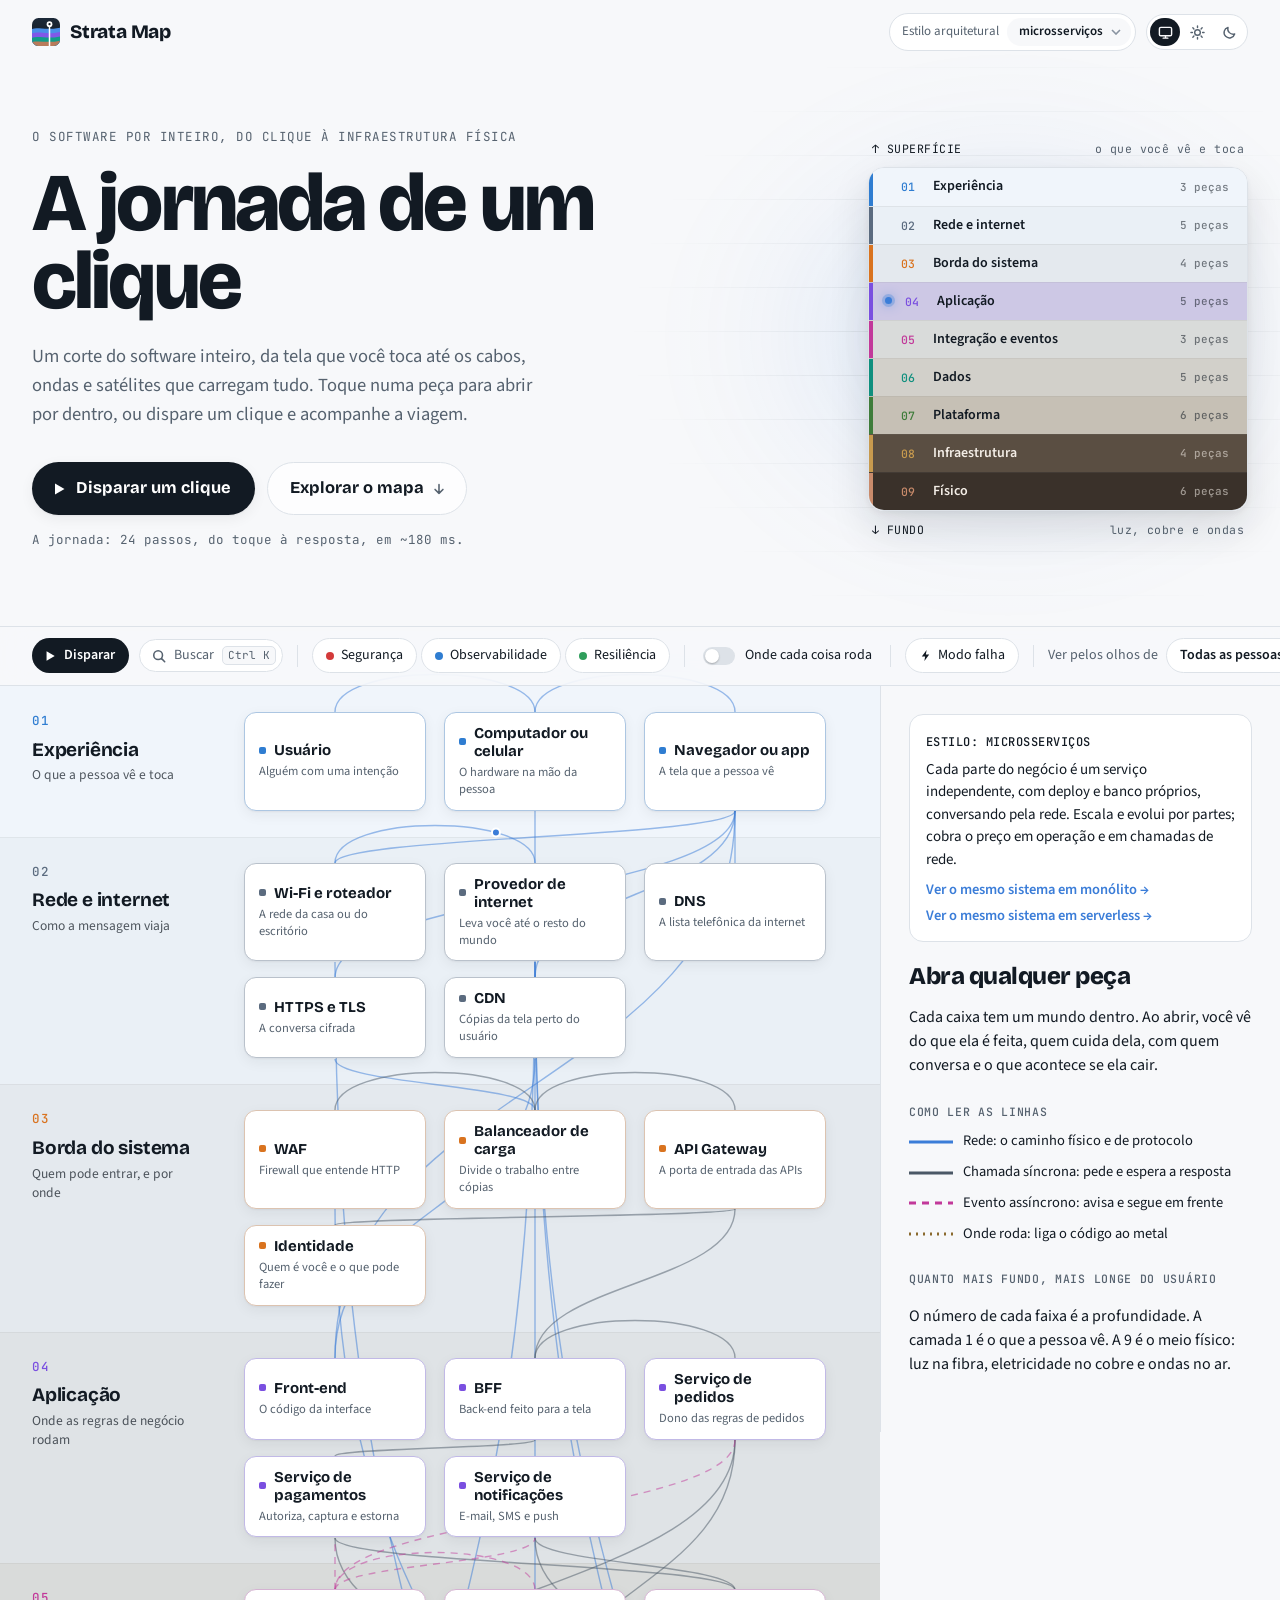
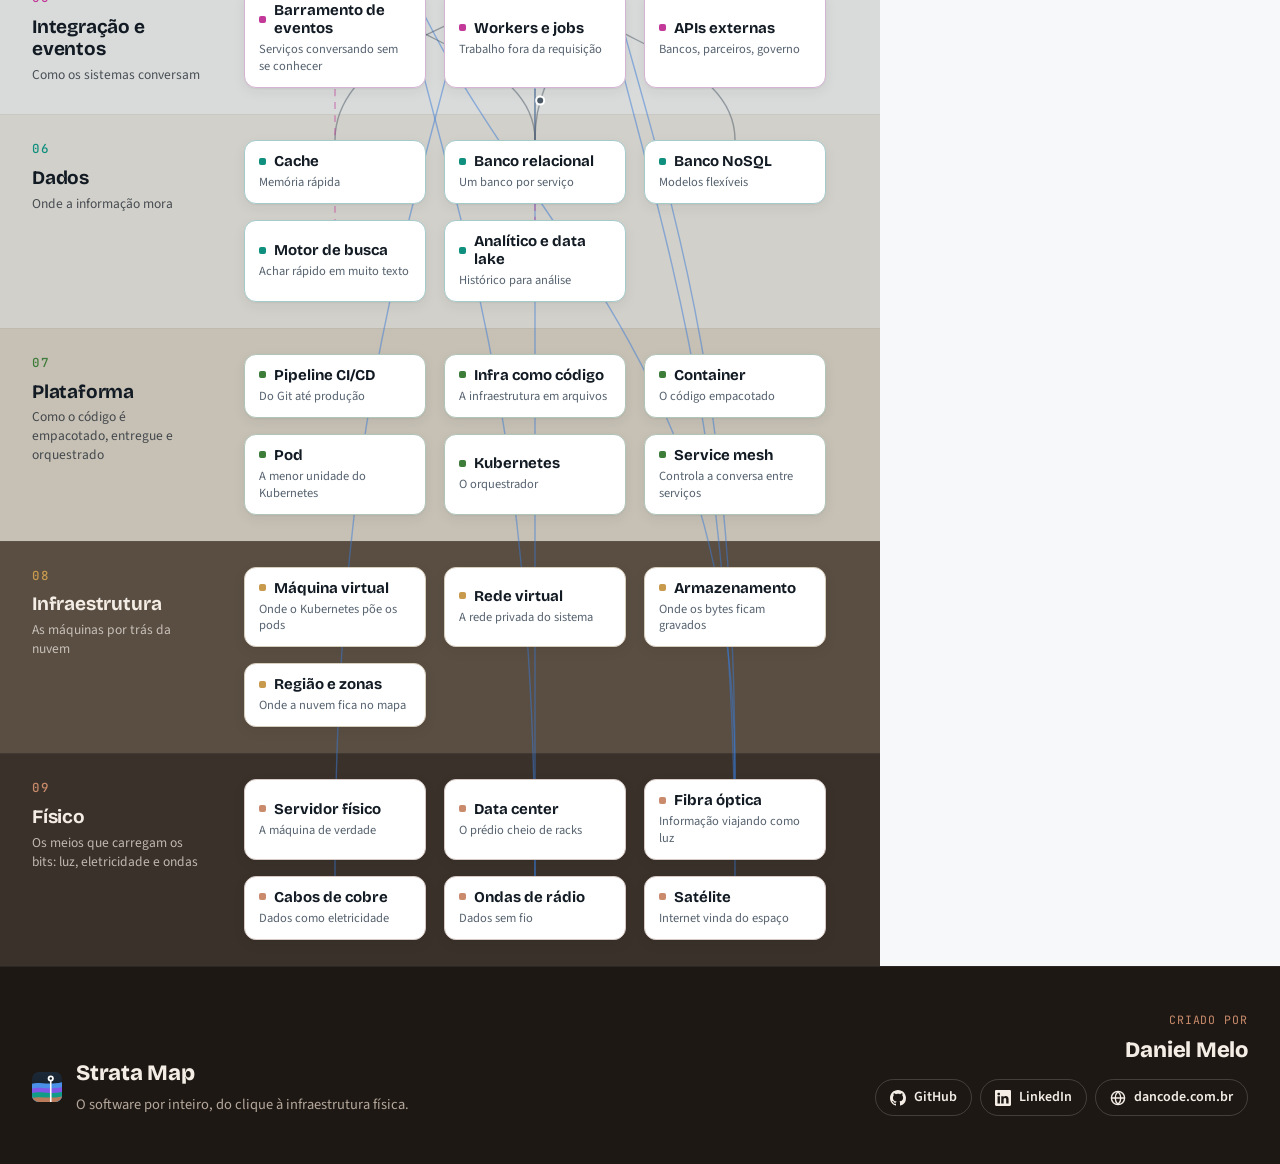
==== index.html @ 38fb28b4 "feat: adiciona o estilo arquitetural serverless - funções, plataforma de funções, microVM, barrament" ====
<!DOCTYPE html>
<html lang="pt-BR">
<head>
<meta charset="utf-8">
<script>/* aplica o tema escolhido antes de pintar, para não piscar no tema errado */
try{var t=localStorage.getItem("strata-theme");if(t==="light"||t==="dark")document.documentElement.dataset.theme=t;}catch(e){}</script>
<meta name="viewport" content="width=device-width, initial-scale=1, viewport-fit=cover">
<title>Strata Map — A jornada de um clique</title>
<meta name="description" content="Um mapa visual e navegável que mostra como um software funciona de ponta a ponta, camada por camada: da tela que você toca até a infraestrutura física.">
<link rel="canonical" href="https://strata.dancode.com.br/">
<meta property="og:type" content="website">
<meta property="og:site_name" content="Strata Map">
<meta property="og:locale" content="pt_BR">
<meta property="og:url" content="https://strata.dancode.com.br/">
<meta property="og:title" content="Strata Map: a jornada de um clique">
<meta property="og:description" content="O software por inteiro, do clique à infraestrutura física. Siga uma requisição pelas 9 camadas, compare microsserviços, monólito e serverless e derrube peças para ver o que cai junto.">
<meta property="og:image" content="https://strata.dancode.com.br/assets/img/og.png">
<meta property="og:image:type" content="image/png">
<meta property="og:image:width" content="1200">
<meta property="og:image:height" content="630">
<meta property="og:image:alt" content="Strata Map: as 9 camadas de um software, da experiência do usuário ao meio físico.">
<meta name="twitter:card" content="summary_large_image">
<meta name="twitter:title" content="Strata Map: a jornada de um clique">
<meta name="twitter:description" content="O software por inteiro, do clique à infraestrutura física.">
<meta name="twitter:image" content="https://strata.dancode.com.br/assets/img/og.png">
<meta name="twitter:image:alt" content="Strata Map: as 9 camadas de um software, da experiência do usuário ao meio físico.">
<link rel="icon" href="assets/img/favicon.svg" type="image/svg+xml">
<link rel="icon" href="assets/img/favicon-32.png" type="image/png" sizes="32x32">
<link rel="apple-touch-icon" href="assets/img/apple-touch-icon.png">
<meta name="theme-color" content="#F7F8FA" media="(prefers-color-scheme: light)">
<meta name="theme-color" content="#0B1015" media="(prefers-color-scheme: dark)">
<link rel="preconnect" href="https://fonts.googleapis.com">
<link rel="preconnect" href="https://fonts.gstatic.com" crossorigin>
<link href="https://fonts.googleapis.com/css2?family=Bricolage+Grotesque:opsz,wght@12..96,500;12..96,700;12..96,800&family=JetBrains+Mono:wght@500&family=Source+Sans+3:wght@400;600&display=swap" rel="stylesheet">
<link rel="stylesheet" href="assets/css/styles.css">
</head>
<body>
<header class="top">
  <nav class="topbar">
    <a class="logo" href="./" aria-label="Strata Map, início">
      <svg width="28" height="28" viewBox="0 0 64 64" aria-hidden="true">
      <defs>
      <clipPath id="sm-c"><rect width="64" height="64" rx="15"/></clipPath>
      <linearGradient id="sm-sky" x1="0" y1="0" x2="0" y2="1"><stop offset="0" stop-color="#1C2938"/><stop offset="1" stop-color="#101820"/></linearGradient>
      </defs>
      <g clip-path="url(#sm-c)">
      <rect width="64" height="64" fill="url(#sm-sky)"/>
      <path d="M0 25 C14 20 30 29 64 22 V64 H0Z" fill="#4A8FE8"/>
      <path d="M0 35 C16 30 34 39 64 32 V64 H0Z" fill="#8058E8"/>
      <path d="M0 45 C16 40 36 49 64 42 V64 H0Z" fill="#119C88"/>
      <path d="M0 55 C18 51 38 58 64 52 V64 H0Z" fill="#B97B5A"/>
      <path d="M40 15 V64" stroke="#fff" stroke-width="3.4"/>
      <circle cx="40" cy="14" r="6.5" fill="#fff"/>
      <circle cx="40" cy="14" r="2.6" fill="#101820"/>
      </g>
      </svg>
      <b>Strata Map</b>
    </a>
    <div class="top-tools">
      <label class="style-pill"><span>Estilo arquitetural</span><select id="styleSel"></select></label>
      <div class="theme-switch" id="themeSwitch" role="radiogroup" aria-label="Tema">
        <button role="radio" data-theme-opt="system" aria-label="Tema do sistema" title="Tema do sistema"><svg width="15" height="15" viewBox="0 0 16 16" aria-hidden="true"><rect x="1.5" y="2.5" width="13" height="9" rx="1.5" fill="none" stroke="currentColor" stroke-width="1.5"/><path d="M5.5 14h5M8 11.5V14" stroke="currentColor" stroke-width="1.5" stroke-linecap="round"/></svg></button>
        <button role="radio" data-theme-opt="light" aria-label="Tema claro" title="Tema claro"><svg width="15" height="15" viewBox="0 0 16 16" aria-hidden="true"><circle cx="8" cy="8" r="3" fill="none" stroke="currentColor" stroke-width="1.5"/><path d="M8 1v1.6M8 13.4V15M1 8h1.6M13.4 8H15M3.05 3.05l1.13 1.13M11.82 11.82l1.13 1.13M3.05 12.95l1.13-1.13M11.82 4.18l1.13-1.13" stroke="currentColor" stroke-width="1.5" stroke-linecap="round"/></svg></button>
        <button role="radio" data-theme-opt="dark" aria-label="Tema escuro" title="Tema escuro"><svg width="15" height="15" viewBox="0 0 16 16" aria-hidden="true"><path d="M13.5 9.6A5.75 5.75 0 0 1 6.4 2.5a5.75 5.75 0 1 0 7.1 7.1z" fill="none" stroke="currentColor" stroke-width="1.5" stroke-linejoin="round"/></svg></button>
      </div>
    </div>
  </nav>
  <div class="hero">
    <div class="hero-copy">
      <p class="eyebrow">O software por inteiro, do clique à infraestrutura física</p>
      <h1>A jornada de um clique</h1>
      <p class="lede">Um corte do software inteiro, da tela que você toca até os cabos, ondas e satélites que carregam tudo. Toque numa peça para abrir por dentro, ou dispare um clique e acompanhe a viagem.</p>
      <div class="cta">
        <button class="btn-main" data-play><svg width="14" height="14" viewBox="0 0 14 14" aria-hidden="true"><path d="M3 1.5v11l9.5-5.5z" fill="currentColor"/></svg>Disparar um clique</button>
        <a class="btn-ghost" href="#mapa">Explorar o mapa<svg width="14" height="14" viewBox="0 0 16 16" aria-hidden="true"><path d="M8 3v10M3.5 8.5 8 13l4.5-4.5" fill="none" stroke="currentColor" stroke-width="1.8" stroke-linecap="round" stroke-linejoin="round"/></svg></a>
      </div>
      <p class="cta-hint" id="playHint"></p>
    </div>
    <figure class="core-wrap">
      <figcaption class="core-cap"><span>↑ Superfície</span><span>o que você vê e toca</span></figcaption>
      <nav class="core" aria-label="Ir para a camada">
        <ol id="core"></ol>
        <span class="core-pulse" aria-hidden="true"></span>
      </nav>
      <p class="core-cap"><span>↓ Fundo</span><span>luz, cobre e ondas</span></p>
    </figure>
  </div>
</header>

<div class="controls">
  <button class="btn-mini" data-play aria-label="Disparar um clique"><svg width="12" height="12" viewBox="0 0 14 14" aria-hidden="true"><path d="M3 1.5v11l9.5-5.5z" fill="currentColor"/></svg><span>Disparar</span></button>
  <button class="btn-search" id="searchBtn" aria-haspopup="dialog"><svg width="14" height="14" viewBox="0 0 16 16" aria-hidden="true"><circle cx="7" cy="7" r="5" fill="none" stroke="currentColor" stroke-width="1.8"/><path d="M11 11l3.5 3.5" stroke="currentColor" stroke-width="1.8" stroke-linecap="round"/></svg><span>Buscar</span><kbd id="searchKbd">⌘K</kbd></button>
  <span class="sep" aria-hidden="true"></span>
  <div class="seg-group" id="axes" role="group" aria-label="Eixos que atravessam tudo">
    <button class="chip ax-seg" data-ax="seg" aria-pressed="false"><i></i>Segurança</button>
    <button class="chip ax-obs" data-ax="obs" aria-pressed="false"><i></i>Observabilidade</button>
    <button class="chip ax-res" data-ax="res" aria-pressed="false"><i></i>Resiliência</button>
  </div>
  <span class="sep" aria-hidden="true"></span>
  <button class="switch" id="runs" aria-pressed="false"><i aria-hidden="true"></i>Onde cada coisa roda</button>
  <span class="sep" aria-hidden="true"></span>
  <button class="chip fail-chip" id="failBtn" aria-pressed="false"><svg width="13" height="13" viewBox="0 0 14 14" aria-hidden="true"><path d="M8.2 1 3 8h3.6L5.8 13 11 6H7.4z" fill="currentColor"/></svg>Modo falha</button>
  <span class="sep" aria-hidden="true"></span>
  <label class="select">
    <span>Ver pelos olhos de</span>
    <select id="personas"><option value="">Todas as pessoas</option></select>
  </label>
</div>
<div class="banner" id="banner"></div>
<p class="persona-line" id="personaLine"></p>

<main class="stage" id="mapa">
  <div class="map" id="map">
    <svg class="wires" id="wires"></svg>
    <svg class="packets" id="packets"></svg>
  </div>
  <aside class="panel" id="panel" aria-label="Detalhes da peça"></aside>
</main>
<p class="sr-only" id="announce" aria-live="polite"></p>

<footer class="credits">
  <div class="cr-in">
    <div class="cr-brand">
      <svg width="30" height="30" viewBox="0 0 64 64" aria-hidden="true">
        <defs>
        <clipPath id="sm-c2"><rect width="64" height="64" rx="15"/></clipPath>
        <linearGradient id="sm-sky2" x1="0" y1="0" x2="0" y2="1"><stop offset="0" stop-color="#1C2938"/><stop offset="1" stop-color="#101820"/></linearGradient>
        </defs>
        <g clip-path="url(#sm-c2)">
        <rect width="64" height="64" fill="url(#sm-sky2)"/>
        <path d="M0 25 C14 20 30 29 64 22 V64 H0Z" fill="#4A8FE8"/>
        <path d="M0 35 C16 30 34 39 64 32 V64 H0Z" fill="#8058E8"/>
        <path d="M0 45 C16 40 36 49 64 42 V64 H0Z" fill="#119C88"/>
        <path d="M0 55 C18 51 38 58 64 52 V64 H0Z" fill="#B97B5A"/>
        <path d="M40 15 V64" stroke="#fff" stroke-width="3.4"/>
        <circle cx="40" cy="14" r="6.5" fill="#fff"/>
        <circle cx="40" cy="14" r="2.6" fill="#101820"/>
        </g>
        </svg>
      <div>
        <b>Strata Map</b>
        <span>O software por inteiro, do clique à infraestrutura física.</span>
      </div>
    </div>
    <div class="cr-author">
      <p class="cr-eyebrow">Criado por</p>
      <b>Daniel Melo</b>
      <nav class="cr-links" aria-label="Daniel Melo na web">
        <a href="https://github.com/daniel-melo-me" target="_blank" rel="noopener">
          <svg width="16" height="16" viewBox="0 0 16 16" aria-hidden="true"><path fill="currentColor" d="M8 0C3.58 0 0 3.58 0 8c0 3.54 2.29 6.53 5.47 7.59.4.07.55-.17.55-.38 0-.19-.01-.82-.01-1.49-2.01.37-2.53-.49-2.69-.94-.09-.23-.48-.94-.82-1.13-.28-.15-.68-.52-.01-.53.63-.01 1.08.58 1.23.82.72 1.21 1.87.87 2.33.66.07-.52.28-.87.51-1.07-1.78-.2-3.64-.89-3.64-3.95 0-.87.31-1.59.82-2.15-.08-.2-.36-1.02.08-2.12 0 0 .67-.21 2.2.82.64-.18 1.32-.27 2-.27.68 0 1.36.09 2 .27 1.53-1.04 2.2-.82 2.2-.82.44 1.1.16 1.92.08 2.12.51.56.82 1.27.82 2.15 0 3.07-1.87 3.75-3.65 3.95.29.25.54.73.54 1.48 0 1.07-.01 1.93-.01 2.2 0 .21.15.46.55.38A8.013 8.013 0 0 0 16 8c0-4.42-3.58-8-8-8z"/></svg>
          GitHub
        </a>
        <a href="https://www.linkedin.com/in/daniel--melo/" target="_blank" rel="noopener">
          <svg width="16" height="16" viewBox="0 0 16 16" aria-hidden="true"><path fill="currentColor" d="M0 1.146C0 .513.526 0 1.175 0h13.65C15.474 0 16 .513 16 1.146v13.708c0 .633-.526 1.146-1.175 1.146H1.175C.526 16 0 15.487 0 14.854V1.146zm4.943 12.248V6.169H2.542v7.225h2.401zm-1.2-8.212c.837 0 1.358-.554 1.358-1.248-.015-.709-.52-1.248-1.342-1.248-.822 0-1.359.54-1.359 1.248 0 .694.521 1.248 1.327 1.248h.016zm4.908 8.212V9.359c0-.216.016-.432.08-.586.173-.431.568-.878 1.232-.878.869 0 1.216.662 1.216 1.634v3.865h2.401V9.25c0-2.22-1.184-3.252-2.764-3.252-1.274 0-1.845.7-2.165 1.193v.025h-.016l.016-.025V6.169h-2.4c.03.678 0 7.225 0 7.225h2.4z"/></svg>
          LinkedIn
        </a>
        <a href="https://www.dancode.com.br/" target="_blank" rel="noopener">
          <svg width="16" height="16" viewBox="0 0 16 16" aria-hidden="true"><circle cx="8" cy="8" r="6.6" fill="none" stroke="currentColor" stroke-width="1.4"/><path d="M1.6 8h12.8M8 1.4c1.9 1.8 2.8 4 2.8 6.6S9.9 12.8 8 14.6M8 1.4C6.1 3.2 5.2 5.4 5.2 8s.9 4.8 2.8 6.6" fill="none" stroke="currentColor" stroke-width="1.4"/></svg>
          dancode.com.br
        </a>
      </nav>
    </div>
  </div>
</footer>

<dialog class="search" id="search" aria-label="Buscar no mapa">
  <div class="search-box">
    <svg width="18" height="18" viewBox="0 0 16 16" aria-hidden="true"><circle cx="7" cy="7" r="5" fill="none" stroke="currentColor" stroke-width="1.6"/><path d="M11 11l3.5 3.5" stroke="currentColor" stroke-width="1.6" stroke-linecap="round"/></svg>
    <input id="q" type="text" placeholder="Peça, tecnologia ou conceito: Kafka, JWT, DNS…" autocomplete="off" spellcheck="false"
      role="combobox" aria-expanded="true" aria-controls="results" aria-autocomplete="list">
    <kbd>Esc</kbd>
  </div>
  <ul id="results" role="listbox" aria-label="Resultados"></ul>
  <p class="search-foot"><span><kbd>↑</kbd><kbd>↓</kbd> escolher</span><span><kbd>Enter</kbd> abrir</span><span><kbd>Esc</kbd> fechar</span></p>
</dialog>

<dialog class="zv" id="zoomView" aria-label="Zoom dentro da peça">
  <div class="zv-bar">
    <button class="zv-back" id="zvBack"><svg width="14" height="14" viewBox="0 0 16 16" aria-hidden="true"><path d="M10 3 5 8l5 5" fill="none" stroke="currentColor" stroke-width="1.8" stroke-linecap="round" stroke-linejoin="round"/></svg><span>Voltar</span></button>
    <nav class="zv-crumbs" id="zvCrumbs" aria-label="Onde você está"></nav>
    <button class="close" id="zvClose" aria-label="Sair do zoom">×</button>
  </div>
  <div class="zv-body" id="zvBody"></div>
</dialog>

<div class="narr" id="narr" role="status">
  <div class="meta"><span id="nStep"></span><span id="nMs"></span></div>
  <div class="bar"><i id="nBar"></i></div>
  <p id="nText"></p>
  <div class="row">
    <button id="nPrev">Voltar</button>
    <button id="nPause">Pausar</button>
    <button id="nNext">Avançar</button>
    <button id="nStop">Fechar</button>
  </div>
</div>

<script src="assets/js/data/base.js"></script>
<script src="assets/js/data/microsservicos.js"></script>
<script src="assets/js/data/monolito.js"></script>
<script src="assets/js/data/serverless.js"></script>
<script src="assets/js/data/zoom.js"></script>
<script src="assets/js/failure.js"></script>
<script src="assets/js/search.js"></script>
<script src="assets/js/app.js"></script>
</body>
</html>
---- assets/css/styles.css ----
/* controles nativos (select, dialog, barras de rolagem) seguem o tema */
:root{color-scheme:light dark}
:root[data-theme="light"]{color-scheme:light}
:root[data-theme="dark"]{color-scheme:dark}
:root{
  box-sizing:border-box;
  padding-top:env(safe-area-inset-top,0px);
  padding-bottom:env(safe-area-inset-bottom,0px);
  --display:"Bricolage Grotesque", "Segoe UI", system-ui, sans-serif;
  --body:"Source Sans 3", "Segoe UI", system-ui, sans-serif;
  --mono:"JetBrains Mono", ui-monospace, "SF Mono", Menlo, monospace;
  --bar-h:60px;
  --paper:#F7F8FA; --ink:#121A23; --ink-2:#56626F; --card:#FFFFFF; --line:#DDE2E8; --halo:#F7F8FA;
  --glass:rgba(247,248,250,.82); --shadow:0 1px 2px rgba(18,26,35,.05), 0 4px 14px rgba(18,26,35,.06);
  --shadow-lg:0 2px 6px rgba(18,26,35,.06), 0 18px 40px rgba(18,26,35,.12);
  --accent:#121A23; --accent-ink:#FFFFFF;
  --seg:#D33A3A; --obs:#2F7DD1; --res:#2F9E5B;
  --f-down:#D33A3A; --f-stop:#D33A3A; --f-degr:#D98A1F; --f-frozen:#7C8A9B; --f-hold:#2F9E5B;
  --w-net:#3B7DD8; --w-sync:#4B5866; --w-async:#C2399A; --w-run:#8A6A2E; --w-mem:#7A4FE0;
  --b1:#F0F5FB; --b2:#EAF0F6; --b3:#E4E9EE; --b4:#DFE3E6; --b5:#D9DBDA; --b6:#D2D0CA; --b7:#C6C0B5; --b8:#5A4E42; --b9:#3A312A;
  --bi-light:#121A23; --bi-dark:#F3EDE6;
}
html{scroll-padding-top:calc(var(--bar-h) + env(safe-area-inset-top,0px))}
@media (prefers-color-scheme: dark){
  :root:not([data-theme="light"]){
    --paper:#0B1015; --ink:#E8EDF2; --ink-2:#93A0AD; --card:#151D26; --line:#26313C; --halo:#0B1015;
    --glass:rgba(11,16,21,.78); --shadow:0 1px 2px rgba(0,0,0,.3), 0 4px 14px rgba(0,0,0,.25);
    --shadow-lg:0 2px 6px rgba(0,0,0,.35), 0 18px 40px rgba(0,0,0,.45);
    --accent:#E8EDF2; --accent-ink:#0B1015;
    --w-sync:#93A1B0; --w-net:#6AA6F5; --w-async:#E36BC0; --w-run:#C9A15A; --w-mem:#A68BF5;
    --b1:#141E29; --b2:#131B25; --b3:#121921; --b4:#11171E; --b5:#10161B; --b6:#111417; --b7:#131210; --b8:#18140F; --b9:#0F0C0A;
    --bi-light:#E8EDF2; --bi-dark:#F3EDE6;
  }
}
:root[data-theme="dark"]{
  --paper:#0B1015; --ink:#E8EDF2; --ink-2:#93A0AD; --card:#151D26; --line:#26313C; --halo:#0B1015;
  --glass:rgba(11,16,21,.78); --shadow:0 1px 2px rgba(0,0,0,.3), 0 4px 14px rgba(0,0,0,.25);
  --shadow-lg:0 2px 6px rgba(0,0,0,.35), 0 18px 40px rgba(0,0,0,.45);
  --accent:#E8EDF2; --accent-ink:#0B1015;
  --w-sync:#93A1B0; --w-net:#6AA6F5; --w-async:#E36BC0; --w-run:#C9A15A; --w-mem:#A68BF5;
  --b1:#141E29; --b2:#131B25; --b3:#121921; --b4:#11171E; --b5:#10161B; --b6:#111417; --b7:#131210; --b8:#18140F; --b9:#0F0C0A;
  --bi-light:#E8EDF2; --bi-dark:#F3EDE6;
}
*{box-sizing:border-box}
body{margin:0;background:var(--paper);color:var(--ink);font-family:var(--body);font-size:16px;line-height:1.5;-webkit-font-smoothing:antialiased}
button{font:inherit;color:inherit}
.sr-only{position:absolute;width:1px;height:1px;padding:0;margin:-1px;overflow:hidden;clip:rect(0,0,0,0);white-space:nowrap;border:0}
:focus-visible{outline:2px solid var(--w-net);outline-offset:2px}

/* cores de cada camada (faixa, texto e matiz) */
.l1{--band:var(--b1);--band-ink:var(--bi-light);--hue:#2F7DD1}
.l2{--band:var(--b2);--band-ink:var(--bi-light);--hue:#5B6B7F}
.l3{--band:var(--b3);--band-ink:var(--bi-light);--hue:#D9731F}
.l4{--band:var(--b4);--band-ink:var(--bi-light);--hue:#7A4FE0}
.l5{--band:var(--b5);--band-ink:var(--bi-light);--hue:#C2399A}
.l6{--band:var(--b6);--band-ink:var(--bi-light);--hue:#0F8F7E}
.l7{--band:var(--b7);--band-ink:var(--bi-light);--hue:#3E7C3A}
.l8{--band:var(--b8);--band-ink:var(--bi-dark);--hue:#C79A4E}
.l9{--band:var(--b9);--band-ink:var(--bi-dark);--hue:#C98B6B}

/* header */
.top{padding:0 32px;overflow-x:clip}
.topbar{display:flex;align-items:center;justify-content:space-between;gap:16px;height:64px;max-width:1240px;margin:0 auto}
.logo{display:flex;align-items:center;gap:10px;color:var(--ink);text-decoration:none}
.logo b{font-family:var(--display);font-weight:800;font-size:19px;letter-spacing:-.01em;white-space:nowrap}
.top-tools{display:flex;align-items:center;gap:10px}
.theme-switch{display:inline-flex;gap:2px;padding:3px;border:1px solid var(--line);border-radius:999px;background:var(--card)}
.theme-switch button{display:grid;place-items:center;width:30px;height:28px;border:0;border-radius:999px;background:none;color:var(--ink-2);cursor:pointer;transition:background .15s, color .15s}
.theme-switch button:hover{color:var(--ink)}
.theme-switch button[aria-checked="true"]{background:var(--ink);color:var(--paper)}
.style-pill{display:inline-flex;align-items:center;gap:8px;font-size:13px;color:var(--ink-2);border:1px solid var(--line);border-radius:999px;padding:4px 4px 4px 12px;background:var(--card)}
.style-pill select{appearance:none;-webkit-appearance:none;font:inherit;font-size:13px;font-weight:600;color:var(--ink);background:var(--paper) url("data:image/svg+xml,%3Csvg xmlns='http://www.w3.org/2000/svg' width='10' height='6'%3E%3Cpath d='M1 1l4 4 4-4' fill='none' stroke='%238893A0' stroke-width='1.6'/%3E%3C/svg%3E") no-repeat right 10px center;border:0;border-radius:999px;padding:4px 28px 4px 12px;cursor:pointer}
.style-note{border:1px solid var(--line);background:var(--card);border-radius:14px;padding:14px 16px;margin-bottom:22px}
.style-note p{margin:6px 0 8px;font-size:15px}
.style-link{display:block;font-weight:600;font-size:14.5px;color:var(--w-net);text-decoration:none}
.style-link+.style-link{margin-top:4px}
.style-link:hover{text-decoration:underline}

.hero{position:relative;display:grid;grid-template-columns:minmax(0,1fr) 380px;gap:72px;align-items:center;max-width:1240px;margin:0 auto;padding:64px 0 76px}
.hero > *{position:relative;z-index:1}
/* brilho atrás do testemunho e estratos discretos que somem nas bordas */
.hero::before{content:"";position:absolute;z-index:0;top:-40px;bottom:-20px;right:-140px;width:760px;pointer-events:none;
  background:radial-gradient(closest-side,color-mix(in srgb,var(--w-net) 14%,transparent),transparent),
    repeating-linear-gradient(to bottom,transparent 0 43px,color-mix(in srgb,var(--ink) 7%,transparent) 43px 44px);
  -webkit-mask-image:radial-gradient(closest-side,#000 35%,transparent);mask-image:radial-gradient(closest-side,#000 35%,transparent)}
.eyebrow{font-family:var(--mono);font-size:12.5px;letter-spacing:.04em;text-transform:uppercase;color:var(--ink-2);margin:0 0 18px}
.top h1{font-family:var(--display);font-weight:800;font-size:clamp(40px,6.4vw,84px);line-height:.95;letter-spacing:-.035em;margin:0 0 22px;max-width:12ch}
.lede{margin:0;color:var(--ink-2);max-width:56ch;font-size:18.5px;line-height:1.55}
.cta{display:flex;flex-wrap:wrap;align-items:center;gap:12px;margin-top:34px}
.cta-hint{margin:16px 0 0;font-family:var(--mono);font-size:12.5px;color:var(--ink-2)}
.btn-ghost{display:inline-flex;align-items:center;gap:8px;border:1px solid var(--line);background:color-mix(in srgb,var(--card) 70%,transparent);color:var(--ink);border-radius:999px;padding:13px 20px 13px 22px;font-family:var(--display);font-weight:700;font-size:16.5px;text-decoration:none;transition:border-color .15s, transform .15s}
.btn-ghost:hover{border-color:var(--ink-2);transform:translateY(1px)}
.btn-ghost svg{color:var(--ink-2)}
.btn-main{display:inline-flex;align-items:center;gap:10px;background:var(--accent);color:var(--accent-ink);border:0;border-radius:999px;padding:14px 24px 14px 20px;font-family:var(--display);font-weight:700;font-size:16.5px;cursor:pointer;box-shadow:var(--shadow);transition:transform .15s, box-shadow .15s}
.btn-main:hover{transform:translateY(-1px);box-shadow:var(--shadow-lg)}

/* testemunho: as 9 camadas em miniatura */
.core-wrap{margin:0}
.core-cap{display:flex;justify-content:space-between;gap:12px;margin:0;padding:0 4px;font-family:var(--mono);font-size:11.5px;letter-spacing:.04em;color:var(--ink-2)}
.core-cap span:first-child{text-transform:uppercase;color:var(--ink)}
figcaption.core-cap{margin-bottom:10px}
p.core-cap{margin-top:10px}
.core{position:relative;border-radius:16px;overflow:hidden;box-shadow:var(--shadow-lg);border:1px solid var(--line)}
.core .count{margin-left:auto;font-family:var(--mono);font-size:11px;font-weight:500;opacity:.55}
.core ol{list-style:none;margin:0;padding:0}
.core li button{display:flex;align-items:center;gap:14px;width:100%;border:0;background:var(--band);color:var(--band-ink);padding:0 18px 0 32px;height:38px;font-size:14px;font-weight:600;text-align:left;cursor:pointer;box-shadow:inset 4px 0 0 var(--hue);transition:padding .25s, background .25s}
.core li button:hover,.core li.lit button{padding-left:36px;background:color-mix(in srgb,var(--hue) 18%,var(--band))}
.core .depth{font-family:var(--mono);font-size:11.5px;font-weight:500;color:var(--hue);width:18px}
.core li + li button{border-top:1px solid rgba(128,128,128,.12)}
.core-pulse{position:absolute;left:16px;top:0;width:7px;height:7px;margin-top:-3.5px;border-radius:50%;background:var(--w-net);box-shadow:0 0 0 3px color-mix(in srgb,var(--w-net) 30%,transparent),0 0 12px var(--w-net);opacity:0;transition:transform .5s cubic-bezier(.45,0,.55,1), opacity .3s;pointer-events:none}

/* barra de controles fixa */
.controls{position:sticky;top:0;z-index:15;display:flex;align-items:center;gap:10px;height:var(--bar-h);padding:0 32px;background:var(--glass);-webkit-backdrop-filter:saturate(1.4) blur(14px);backdrop-filter:saturate(1.4) blur(14px);border-top:1px solid var(--line);border-bottom:1px solid var(--line);overflow-x:auto;scrollbar-width:none;white-space:nowrap}
.controls::-webkit-scrollbar{display:none}
.controls .sep{width:1px;height:22px;background:var(--line);flex:none;margin:0 4px}
.btn-mini{display:inline-flex;align-items:center;gap:8px;flex:none;background:var(--accent);color:var(--accent-ink);border:0;border-radius:999px;padding:7px 14px 7px 12px;font-weight:600;font-size:14px;cursor:pointer}
.seg-group{display:flex;gap:4px;flex:none}
.row{display:flex;flex-wrap:wrap;gap:6px}
.chip{display:inline-flex;align-items:center;gap:7px;flex:none;border:1px solid var(--line);background:var(--card);border-radius:999px;padding:6px 13px;font-size:14px;cursor:pointer;transition:background .15s, border-color .15s, color .15s}
.chip:hover{border-color:var(--ink-2)}
.chip > i{width:8px;height:8px;border-radius:50%;background:var(--c,var(--ink-2))}
.chip.ax-seg{--c:var(--seg)} .chip.ax-obs{--c:var(--obs)} .chip.ax-res{--c:var(--res)}
.chip[aria-pressed="true"]{border-color:var(--ink);background:var(--ink);color:var(--paper)}
.chip[class*="ax-"][aria-pressed="true"]{background:var(--c);border-color:var(--c);color:#fff}
.chip[class*="ax-"][aria-pressed="true"] > i{background:#fff}
.switch{display:inline-flex;align-items:center;gap:10px;flex:none;border:0;background:none;font-size:14px;cursor:pointer;padding:6px 4px}
.switch i{position:relative;width:32px;height:18px;border-radius:999px;background:var(--line);transition:background .15s;flex:none}
.switch i::after{content:"";position:absolute;top:2px;left:2px;width:14px;height:14px;border-radius:50%;background:var(--card);box-shadow:0 1px 2px rgba(0,0,0,.25);transition:transform .15s}
.switch[aria-pressed="true"] i{background:var(--w-run)}
.switch[aria-pressed="true"] i::after{transform:translateX(14px)}
.select{display:inline-flex;align-items:center;gap:8px;flex:none;font-size:14px;color:var(--ink-2)}
.select select{appearance:none;-webkit-appearance:none;font:inherit;font-weight:600;color:var(--ink);border:1px solid var(--line);background:var(--card) url("data:image/svg+xml,%3Csvg xmlns='http://www.w3.org/2000/svg' width='10' height='6'%3E%3Cpath d='M1 1l4 4 4-4' fill='none' stroke='%238893A0' stroke-width='1.6'/%3E%3C/svg%3E") no-repeat right 12px center;border-radius:999px;padding:6px 32px 6px 13px;cursor:pointer}
.select.on select{border-color:var(--ink);background-color:var(--ink);color:var(--paper)}

.banner,.persona-line{margin:16px 32px;max-width:900px}
.banner{padding:12px 16px;border-radius:12px;background:var(--card);border:1px solid var(--line);box-shadow:var(--shadow);display:none}
.banner.on{display:block}
.banner b{font-family:var(--display)}
.persona-line{color:var(--ink-2);font-size:15px}
.persona-line:empty{display:none}

/* stage */
.stage{display:grid;grid-template-columns:minmax(0,1fr) 400px;align-items:start}
.map{position:relative}
svg.wires,svg.packets{position:absolute;inset:0;pointer-events:none;overflow:visible}
svg.wires{z-index:1}
svg.packets{z-index:4}

.layer{position:relative;display:grid;grid-template-columns:220px minmax(0,1fr);background:var(--band);transition:background .4s;color:var(--band-ink);scroll-margin-top:var(--bar-h)}
.layer + .layer{box-shadow:inset 0 1px 0 rgba(128,128,128,.10)}
.layer-head{padding:26px 18px 26px 32px;position:relative;z-index:2}
.layer-head .depth{font-family:var(--mono);font-weight:500;font-size:12.5px;letter-spacing:.06em;color:var(--hue);display:block;margin-bottom:8px}
.layer-head h2{font-family:var(--display);font-weight:700;font-size:19px;margin:0;line-height:1.15;letter-spacing:-.01em}
.layer-head p{margin:6px 0 0;font-size:13.5px;opacity:.72;line-height:1.4}
.nodes{display:flex;flex-wrap:wrap;gap:16px 18px;padding:26px 24px;align-content:center}

.node{position:relative;z-index:2;background:var(--card);border:1px solid color-mix(in srgb,var(--hue) 28%,var(--line));border-radius:12px;padding:11px 14px 12px;width:182px;text-align:left;cursor:pointer;color:var(--ink);box-shadow:var(--shadow);scroll-margin:calc(var(--bar-h) + 16px);transition:opacity .2s, transform .2s, box-shadow .2s, border-color .2s}
.node b{display:flex;align-items:center;gap:8px;font-family:var(--display);font-weight:700;font-size:15px;line-height:1.2}
.node b::before{content:"";flex:none;width:7px;height:7px;border-radius:2px;background:var(--hue)}
.node span{display:block;font-size:12.5px;color:var(--ink-2);line-height:1.35;margin-top:4px}
.node:hover{transform:translateY(-2px);border-color:var(--hue);box-shadow:var(--shadow-lg)}
.node.is-sel{border-color:var(--hue);box-shadow:0 0 0 3px color-mix(in srgb,var(--hue) 40%,transparent),var(--shadow-lg)}
.node.is-dim{opacity:.28}
.node.is-off{opacity:.18}
.node.is-active{border-color:var(--hue);box-shadow:0 0 0 4px color-mix(in srgb,var(--hue) 55%,transparent),var(--shadow-lg);transform:scale(1.04)}
.node .ax-dot{position:absolute;top:-6px;right:-6px;width:14px;height:14px;border-radius:50%;border:2px solid var(--card);display:none}
.ax-on-seg .node.ax-seg .ax-dot{display:block;background:var(--seg)}
.ax-on-obs .node.ax-obs .ax-dot{display:block;background:var(--obs)}
.ax-on-res .node.ax-res .ax-dot{display:block;background:var(--res)}
.ax-on-seg .node:not(.ax-seg),.ax-on-obs .node:not(.ax-obs),.ax-on-res .node:not(.ax-res){opacity:.3}
/* camada escolhida no testemunho */
.layer.is-focus{background:color-mix(in srgb,var(--hue) 9%,var(--band))}
.layer.is-focus .node{border-color:var(--hue);box-shadow:0 0 0 3px color-mix(in srgb,var(--hue) 45%,transparent),var(--shadow-lg);animation:rise .6s ease both}
.layer.is-focus .node:nth-child(2){animation-delay:.06s} .layer.is-focus .node:nth-child(3){animation-delay:.12s}
.layer.is-focus .node:nth-child(4){animation-delay:.18s} .layer.is-focus .node:nth-child(n+5){animation-delay:.24s}
.map.has-focus .layer:not(.is-focus) .node{opacity:.25}
@keyframes rise{40%{transform:translateY(-5px)}}
/* persona fora de foco vence o realce de eixo */
.map .node.is-off{opacity:.18}

/* wires */
.wire{fill:none;stroke-width:1.4;opacity:.5;transition:opacity .2s, stroke-width .2s}
.wire.net{stroke:var(--w-net)}
.wire.sync{stroke:var(--w-sync)}
.wire.mem{stroke:var(--w-mem)}
.wire.async{stroke:var(--w-async);stroke-dasharray:7 6}
.wire.run{stroke:var(--w-run);stroke-dasharray:2 5;stroke-width:1.8}
/* rede e síncrona são contínuas (como na legenda); só as tracejadas andam */
.wire.async.flow{animation:flow-async 2.4s linear infinite}
.wire.run.flow{animation:flow-run 1.4s linear infinite}
.wire.hidden{display:none}
.wire.hot{opacity:1;stroke-width:2.6}
.wire.cold{opacity:.08}
.wlabel{font-family:var(--mono);font-size:11px;font-weight:500;fill:var(--ink);paint-order:stroke;stroke:var(--halo);stroke-width:4px;stroke-linejoin:round;display:none}
.wlabel.show{display:block}
@keyframes flow-async{to{stroke-dashoffset:-26}}
@keyframes flow-run{to{stroke-dashoffset:-14}}
.pkt{transition:none}

/* panel */
.panel{position:sticky;top:var(--bar-h);max-height:calc(100vh - var(--bar-h));overflow:auto;border-left:1px solid var(--line);background:var(--paper);padding:28px 28px 40px}
.panel h3{font-family:var(--display);font-weight:800;font-size:30px;line-height:1.05;margin:6px 0 10px;letter-spacing:-.02em}
.panel .layer-tag{font-family:var(--mono);font-size:12px;font-weight:500;letter-spacing:.04em;text-transform:uppercase;color:var(--hue)}
.panel .what{font-size:17px;margin:0 0 18px}
.panel h4{font-family:var(--mono);font-size:11.5px;font-weight:500;letter-spacing:.06em;text-transform:uppercase;color:var(--ink-2);margin:26px 0 10px}
.zoom{list-style:none;margin:0;padding:0;border-left:2px solid var(--hue)}
.zoom li{padding:7px 0 7px 14px}
.zoom li b{display:block;font-size:15px}
.zoom li span{font-size:14px;color:var(--ink-2)}
.tags{display:flex;flex-wrap:wrap;gap:6px}
.tag{border:1px solid var(--line);border-radius:6px;padding:2px 8px;font-size:13.5px;background:var(--card)}
.who .chip{font-size:13px;padding:4px 11px}
.fail{background:color-mix(in srgb,var(--seg) 7%,var(--card));border:1px solid color-mix(in srgb,var(--seg) 45%,var(--line));border-radius:12px;padding:11px 14px;font-size:15px}
.axnote{border-radius:12px;padding:10px 14px;font-size:14.5px;margin-top:8px;background:var(--card);border:1px solid var(--line);border-left:3px solid var(--line)}
.axnote.seg{border-left-color:var(--seg)} .axnote.obs{border-left-color:var(--obs)} .axnote.res{border-left-color:var(--res)}
.axnote b{font-weight:600}
.near{display:flex;flex-wrap:wrap;gap:6px}
.near button{border:1px solid var(--line);background:var(--card);border-radius:10px;padding:5px 11px;font-size:13.5px;cursor:pointer;text-align:left;transition:border-color .15s}
.near button:hover{border-color:var(--ink-2)}
.near button small{display:block;color:var(--ink-2);font-size:11.5px}
.close{float:right;border:1px solid var(--line);background:var(--card);border-radius:50%;width:32px;height:32px;font-size:20px;line-height:1;cursor:pointer;color:var(--ink-2);padding:0}
.intro h3{font-size:24px}
.legend{list-style:none;padding:0;margin:10px 0 0;display:grid;gap:9px;font-size:14.5px}
.legend svg{vertical-align:middle;margin-right:10px}

/* zoom dentro do zoom */
.node .z-mark{position:absolute;right:8px;bottom:7px;color:var(--ink-2);opacity:.55;line-height:0}
.node:hover .z-mark{opacity:1;color:var(--hue)}
.panel h4.h-zoom{display:flex;align-items:center;justify-content:space-between;gap:10px}
.btn-zoom{display:inline-flex;align-items:center;gap:6px;border:1px solid color-mix(in srgb,var(--hue) 50%,var(--line));background:var(--card);color:var(--ink);border-radius:999px;padding:4px 11px;font-family:var(--body);font-size:13px;font-weight:600;letter-spacing:0;text-transform:none;cursor:pointer}
.btn-zoom svg{color:var(--hue)}
.btn-zoom:hover{background:var(--hue);border-color:var(--hue);color:#fff}
.btn-zoom:hover svg{color:#fff}
.zoom li .zoom-item{display:block;position:relative;width:100%;text-align:left;border:0;background:none;padding:0 26px 0 0;cursor:pointer;color:inherit}
.zoom li .zoom-item i{position:absolute;right:4px;top:50%;transform:translateY(-50%);font-style:normal;color:var(--hue);transition:transform .15s}
.zoom li .zoom-item:hover b{color:var(--hue)}
.zoom li .zoom-item:hover i{transform:translate(3px,-50%)}

.zv{width:100vw;height:100dvh;max-width:none;max-height:none;margin:0;padding:0;border:0;background:var(--band);color:var(--band-ink);overflow:hidden}
.zv[open]{display:flex;flex-direction:column}
.zv::backdrop{background:transparent}
.zv-bar{flex:none;display:flex;align-items:center;justify-content:space-between;gap:16px;padding:calc(14px + env(safe-area-inset-top,0px)) 32px 14px;border-bottom:1px solid rgba(128,128,128,.18)}
.zv-back{flex:none;display:inline-flex;align-items:center;gap:6px;border:1px solid rgba(128,128,128,.35);background:var(--card);color:var(--ink);border-radius:999px;padding:6px 14px 6px 10px;font-size:14px;font-weight:600;cursor:pointer;transition:border-color .15s, transform .15s}
.zv-back:hover{border-color:var(--hue);transform:translateX(-2px)}
.zv-back svg{color:var(--hue)}
.zv-crumbs{flex:1;display:flex;align-items:center;gap:6px;min-width:0;overflow-x:auto;scrollbar-width:none;white-space:nowrap;font-size:14px}
.zv-crumbs::-webkit-scrollbar{display:none}
.zv-crumbs button{border:0;background:none;color:inherit;opacity:.7;padding:4px 2px;cursor:pointer;font-size:14px}
.zv-crumbs button:hover{opacity:1;text-decoration:underline}
.zv-crumbs > *:not(:first-child)::before{content:"›";margin-right:8px;opacity:.5}
.zv-crumbs span{font-weight:600}
.zv .close{flex:none;color:var(--ink-2)}
.zv-body{position:relative;flex:1;min-height:0}
.zv-stage{position:absolute;inset:0;overflow:auto;background:var(--band);transform-origin:center}
.zv-in{max-width:1120px;margin:0 auto;padding:40px 32px calc(64px + env(safe-area-inset-bottom,0px))}
.zv-depth{display:flex;align-items:center;gap:14px;margin:0 0 14px;font-family:var(--mono);font-size:12px;letter-spacing:.06em;text-transform:uppercase;color:var(--hue)}
.zv-dots{display:inline-flex;gap:5px}
.zv-dots i{width:7px;height:7px;border-radius:50%;border:1.5px solid var(--hue)}
.zv-dots i.on{background:var(--hue)}
.zv h2{font-family:var(--display);font-weight:800;font-size:clamp(34px,5vw,60px);line-height:1;letter-spacing:-.03em;margin:0 0 16px;outline:none}
.zv-what{font-size:19px;line-height:1.55;max-width:62ch;margin:0 0 28px;opacity:.85}
.zv-ex{margin:0 0 28px;max-width:760px;border-radius:14px;overflow:hidden;background:#0E141B;color:#D6DEE6;box-shadow:var(--shadow-lg)}
.zv-ex figcaption{font-family:var(--mono);font-size:11.5px;letter-spacing:.05em;text-transform:uppercase;color:#8C98A5;padding:10px 16px;border-bottom:1px solid #1F2933}
.zv-ex pre{margin:0;padding:14px 16px 16px;overflow-x:auto;font-family:var(--mono);font-size:13.5px;line-height:1.6}
.zv-grid{display:grid;grid-template-columns:repeat(auto-fill,minmax(240px,1fr));gap:16px}
.zv-card{display:flex;flex-direction:column;gap:6px;text-align:left;background:var(--card);color:var(--ink);border:1px solid color-mix(in srgb,var(--hue) 28%,var(--line));border-radius:14px;padding:16px 18px;box-shadow:var(--shadow);font:inherit}
.zv-card b{font-family:var(--display);font-weight:700;font-size:17px;line-height:1.2}
.zv-card span{font-size:14.5px;color:var(--ink-2);line-height:1.45}
.zv-card em{display:inline-flex;align-items:center;gap:6px;margin-top:auto;padding-top:8px;font-style:normal;font-size:13px;font-weight:600;color:var(--hue)}
.zv-card.can{cursor:pointer;transition:transform .15s, box-shadow .15s, border-color .15s}
.zv-card.zv-hit{border-color:var(--hue);box-shadow:0 0 0 3px color-mix(in srgb,var(--hue) 45%,transparent),var(--shadow-lg);animation:zv-hit 1.6s ease 2}
@keyframes zv-hit{50%{box-shadow:0 0 0 7px color-mix(in srgb,var(--hue) 20%,transparent),var(--shadow-lg)}}
.zv-card.can:hover{transform:translateY(-2px);border-color:var(--hue);box-shadow:var(--shadow-lg)}

/* créditos: a rocha abaixo da camada 9 */
.credits{background:#1E1814;color:#F3EDE6;border-top:1px solid rgba(255,255,255,.06);padding:44px 32px calc(48px + env(safe-area-inset-bottom,0px))}
:root[data-theme="dark"] .credits{background:#080605}
@media (prefers-color-scheme: dark){ :root:not([data-theme="light"]) .credits{background:#080605} }
.cr-in{max-width:1440px;margin:0 auto;display:flex;flex-wrap:wrap;align-items:flex-end;justify-content:space-between;gap:32px}
.cr-brand{display:flex;align-items:center;gap:14px}
.cr-brand svg{flex:none}
.cr-eyebrow{margin:0 0 6px;font-family:var(--mono);font-size:11.5px;letter-spacing:.08em;text-transform:uppercase;color:#C98B6B}
.cr-brand b,.cr-author b{display:block;font-family:var(--display);font-weight:800;font-size:22px;letter-spacing:-.01em}
.cr-brand span{display:block;margin-top:4px;font-size:14.5px;color:#B4A89C}
.cr-author{text-align:right}
.cr-links{display:flex;flex-wrap:wrap;justify-content:flex-end;gap:8px;margin-top:12px}
.cr-links a{display:inline-flex;align-items:center;gap:8px;padding:7px 14px;border-radius:999px;border:1px solid rgba(243,237,230,.18);color:#F3EDE6;text-decoration:none;font-size:14px;font-weight:600;transition:background .15s, border-color .15s, transform .15s}
.cr-links a:hover{background:#F3EDE6;border-color:#F3EDE6;color:#1E1814;transform:translateY(-1px)}

/* busca */
kbd{font-family:var(--mono);font-size:11px;line-height:1;padding:3px 5px;border-radius:5px;border:1px solid var(--line);background:var(--paper);color:var(--ink-2)}
.btn-search{display:inline-flex;align-items:center;gap:8px;flex:none;border:1px solid var(--line);background:var(--card);border-radius:999px;padding:5px 6px 5px 12px;font-size:14px;color:var(--ink-2);cursor:pointer}
.btn-search:hover{border-color:var(--ink-2);color:var(--ink)}
.search{width:min(640px,calc(100% - 32px));max-height:min(560px,calc(100vh - 120px));margin:12vh auto 0;padding:0;border:1px solid var(--line);border-radius:18px;background:var(--card);color:var(--ink);box-shadow:var(--shadow-lg);overflow:hidden}
.search[open]{display:flex;flex-direction:column}
.search::backdrop{background:rgba(8,12,16,.45);-webkit-backdrop-filter:blur(3px);backdrop-filter:blur(3px)}
.search-box{display:flex;align-items:center;gap:12px;padding:14px 18px;border-bottom:1px solid var(--line);color:var(--ink-2)}
.search-box input{flex:1;min-width:0;border:0;background:none;font:inherit;font-size:18px;color:var(--ink);outline:none}
.search-box input::placeholder{color:var(--ink-2);opacity:.75}
#results{list-style:none;margin:0;padding:8px;overflow:auto;flex:1}
.r{display:flex;align-items:center;gap:12px;padding:9px 12px;border-radius:10px;cursor:pointer}
.r[aria-selected="true"]{background:color-mix(in srgb,var(--hue) 12%,var(--paper))}
.r-dot{flex:none;width:8px;height:8px;border-radius:2px;background:var(--hue)}
.r-body{flex:1;min-width:0}
.r-body b{display:block;font-family:var(--display);font-weight:700;font-size:15.5px}
.r-body small{display:block;font-size:13px;color:var(--ink-2);white-space:nowrap;overflow:hidden;text-overflow:ellipsis}
.r-body em{font-style:normal;font-weight:600}
.r mark{background:color-mix(in srgb,var(--hue) 28%,transparent);color:inherit;border-radius:3px;padding:0 1px}
.r-meta{flex:none;font-family:var(--mono);font-size:11.5px;color:var(--ink-2)}
.r-zoom .r-meta{display:inline-flex;align-items:center;gap:6px;max-width:40%;overflow:hidden;text-overflow:ellipsis;white-space:nowrap}
.r-zoom .r-meta svg{flex:none;color:var(--hue)}
.r-zoom .r-dot{border-radius:50%}
.r-sep{font-family:var(--mono);font-size:11px;letter-spacing:.06em;text-transform:uppercase;color:var(--ink-2);padding:12px 12px 4px}
.r-empty{padding:14px 12px;color:var(--ink-2);font-size:15px}
.r-sugs{display:flex;flex-wrap:wrap;gap:6px;margin-top:10px}
.r-sugs button{border:1px solid var(--line);background:var(--paper);border-radius:999px;padding:4px 12px;font-size:14px;cursor:pointer;color:var(--ink)}
.r-sugs button:hover{border-color:var(--ink-2)}
.search-foot{display:flex;gap:16px;margin:0;padding:10px 18px;border-top:1px solid var(--line);font-size:12.5px;color:var(--ink-2)}
.search-foot kbd{margin-right:3px}

/* modo falha */
.chip.fail-chip{gap:6px}
.chip.fail-chip[aria-pressed="true"]{background:var(--seg);border-color:var(--seg);color:#fff}
.f-legend{display:flex;flex-wrap:wrap;gap:6px 14px;margin-top:8px;font-size:13.5px;color:var(--ink-2)}
.f-legend span{display:inline-flex;align-items:center;gap:6px}
.f-legend i{width:10px;height:10px;border-radius:3px;background:var(--fc)}
.f-down{--fc:var(--f-down)} .f-stop{--fc:var(--f-stop)} .f-degr{--fc:var(--f-degr)} .f-frozen{--fc:var(--f-frozen)} .f-hold{--fc:var(--f-hold)}
.f-legend .f-down i{box-shadow:0 0 0 2px color-mix(in srgb,var(--f-down) 35%,transparent)}
.f-legend .f-frozen i{background:none;border:1.5px dashed var(--fc)}

.node .f-badge{position:absolute;top:-9px;left:10px;display:none;font-family:var(--mono);font-style:normal;font-size:10px;font-weight:500;letter-spacing:.05em;text-transform:uppercase;line-height:1;padding:3px 6px;border-radius:999px;background:var(--fc);color:#fff}
.map.f-active .node{opacity:.32}
.map.f-active .node.f-in{opacity:1;border-color:var(--fc);background:color-mix(in srgb,var(--fc) 8%,var(--card))}
.map.f-active .node.f-in .f-badge{display:block}
.map.f-active .node.f-down{background:color-mix(in srgb,var(--fc) 18%,var(--card));box-shadow:0 0 0 4px color-mix(in srgb,var(--fc) 40%,transparent),var(--shadow-lg);animation:shake .45s ease}
.map.f-active .node.f-down b,.map.f-active .node.f-stop b{text-decoration:line-through;text-decoration-thickness:1.5px;text-decoration-color:color-mix(in srgb,var(--fc) 70%,transparent)}
.map.f-active .node.f-frozen{border-style:dashed}
.map.f-active .node.f-in:not(.f-down){animation:hit .5s ease}
.map.f-active .wire{opacity:.06}
.map.f-active .wire.f-hot{display:inline;opacity:.95;stroke-width:2.4;stroke:var(--fc)}
@keyframes shake{20%,60%{transform:translateX(-4px)}40%,80%{transform:translateX(4px)}}
@keyframes hit{40%{transform:scale(1.05)}}

.btn-break{display:inline-flex;align-items:center;gap:8px;margin-top:12px;border:1px solid color-mix(in srgb,var(--seg) 50%,var(--line));background:var(--card);color:var(--seg);border-radius:999px;padding:7px 14px;font-size:14px;font-weight:600;cursor:pointer}
.btn-break:hover{background:var(--seg);border-color:var(--seg);color:#fff}
.panel .f-tag{color:var(--seg)}
.f-verdict{border-radius:12px;padding:11px 14px;font-weight:600;font-size:15.5px;margin:4px 0 14px;border:1px solid var(--line);background:var(--card)}
.f-verdict.f-u-stop{border-color:var(--f-stop);background:color-mix(in srgb,var(--f-stop) 10%,var(--card))}
.f-verdict.f-u-degr{border-color:var(--f-degr);background:color-mix(in srgb,var(--f-degr) 10%,var(--card))}
.f-verdict.f-u-ok{border-color:var(--f-hold);background:color-mix(in srgb,var(--f-hold) 10%,var(--card))}
.f-compare{display:block;margin:-6px 0 14px;padding:9px 14px;border-radius:12px;border:1px dashed var(--line);font-size:14px;color:var(--ink);text-decoration:none}
.f-compare span{display:block;font-family:var(--mono);font-size:11px;letter-spacing:.05em;text-transform:uppercase;color:var(--ink-2);margin-bottom:2px}
.f-compare b{color:var(--w-net);white-space:nowrap}
.f-compare.f-u-stop{border-color:var(--f-stop)} .f-compare.f-u-degr{border-color:var(--f-degr)} .f-compare.f-u-ok{border-color:var(--f-hold)}
.f-compare:hover b{text-decoration:underline}
.panel .switch.f-red{padding-left:0}
.switch.f-red[aria-pressed="true"] i{background:var(--f-hold)}
.f-note{font-size:14px;color:var(--ink-2);margin:8px 0 0}
.f-guard{margin-top:10px;border-radius:12px;padding:10px 14px;font-size:14.5px;background:color-mix(in srgb,var(--f-hold) 8%,var(--card));border:1px solid var(--line);border-left:3px solid var(--f-hold)}
.panel h4.f-h{display:flex;align-items:center;gap:8px;color:var(--ink)}
.panel h4.f-h i{width:9px;height:9px;border-radius:3px;background:var(--fc)}
.panel h4.f-h span{color:var(--ink-2)}
.f-list{list-style:none;margin:0;padding:0;display:grid;gap:6px}
.f-list button{display:block;width:100%;text-align:left;border:1px solid var(--line);border-left:3px solid var(--fc,var(--line));background:var(--card);border-radius:10px;padding:7px 12px;cursor:pointer}
.f-list button:hover{border-color:var(--ink-2)}
.f-h.f-stop + .f-list{--fc:var(--f-stop)} .f-h.f-degr + .f-list{--fc:var(--f-degr)} .f-h.f-frozen + .f-list{--fc:var(--f-frozen)} .f-h.f-hold + .f-list{--fc:var(--f-hold)}
.f-list b{display:block;font-size:14.5px}
.f-list span{display:block;font-size:13px;color:var(--ink-2);line-height:1.35}
.f-actions{margin-top:26px}
.f-actions button{border:1px solid var(--line);background:var(--card);border-radius:999px;padding:6px 14px;font-size:14px;cursor:pointer}
.f-actions button:hover{border-color:var(--ink-2)}

/* narration */
.narr{position:fixed;left:50%;bottom:calc(20px + env(safe-area-inset-bottom,0px));transform:translateX(-50%);z-index:20;width:min(680px,calc(100% - 24px));background:var(--glass);-webkit-backdrop-filter:saturate(1.4) blur(16px);backdrop-filter:saturate(1.4) blur(16px);color:var(--ink);border:1px solid var(--line);border-radius:18px;box-shadow:var(--shadow-lg);padding:16px 18px 14px;display:none}
.narr.on{display:block}
.narr .meta{display:flex;justify-content:space-between;font-family:var(--mono);font-size:12px;color:var(--ink-2);margin-bottom:6px}
.narr p{margin:0 0 12px;font-size:17px;line-height:1.45;min-height:48px}
.narr .bar{height:3px;background:var(--line);border-radius:3px;overflow:hidden;margin-bottom:12px}
.narr .bar i{display:block;height:100%;background:var(--w-net);width:0;transition:width .4s}
.narr .row button{border:1px solid var(--line);background:var(--card);border-radius:999px;padding:5px 14px;cursor:pointer;font-size:14px}
.narr .row button:hover{border-color:var(--ink-2)}

@media (max-width: 1100px){
  .hero{grid-template-columns:minmax(0,1fr) 320px;gap:40px}
}
@media (max-width: 980px){
  .stage{grid-template-columns:1fr}
  .panel{position:fixed;left:0;right:0;bottom:0;top:auto;max-height:72vh;z-index:30;border-left:0;border-top:1px solid var(--line);border-radius:20px 20px 0 0;box-shadow:var(--shadow-lg);padding-bottom:calc(30px + env(safe-area-inset-bottom,0px));transform:translateY(105%);transition:transform .25s}
  .panel.open{transform:none}
  .panel .intro{display:none}
}
@media (max-width: 760px){
  .hero{grid-template-columns:1fr;padding:28px 0 36px;gap:28px}
  .hero::before{right:-60px;width:520px;top:auto;height:520px;bottom:-40px}
  .core li button{height:28px;font-size:13px}
}
@media (max-width: 680px){
  :root{--bar-h:56px}
  .top{padding:0 16px}
  .topbar{height:56px}
  .style-pill > span{display:none}
  .top-tools{gap:6px}
  .theme-switch button{width:26px;height:26px}
  .style-pill{padding:3px}
  .style-pill select{font-size:12.5px}
  .controls{padding:0 16px}
  .btn-mini span{display:none}
  .btn-search span,.btn-search kbd{display:none}
  .btn-search{padding:7px 9px}
  .search{margin-top:16px;max-height:calc(100vh - 32px)}
  .search-foot,.r-meta{display:none}
  .zv-bar{padding-left:16px;padding-right:16px;gap:10px}
  .zv-back span{display:none}
  .zv-back{padding:7px 9px}
  .credits{padding:36px 16px calc(40px + env(safe-area-inset-bottom,0px))}
  .cr-author{text-align:left}
  .cr-links{justify-content:flex-start}
  .zv-in{padding:28px 16px 48px}
  .zv-what{font-size:17px}
  .zv-grid{grid-template-columns:1fr}
  .btn-mini{padding:8px 10px}
  .banner,.persona-line{margin-left:16px;margin-right:16px}
  .layer{grid-template-columns:1fr}
  .layer-head{padding:20px 16px 0}
  .nodes{padding:14px 16px 22px;gap:12px}
  .node{width:calc(50% - 6px)}
}
@media (max-width: 430px){
  .logo{gap:8px}
  .logo b{font-size:16px}
  .top-tools{gap:5px}
  .theme-switch{padding:2px}
  .theme-switch button{width:24px;height:24px}
  .style-pill select{padding:4px 24px 4px 10px;background-position:right 8px center}
}
@media (prefers-reduced-motion: reduce){
  .wire.flow{animation:none}
  .core-pulse{display:none}
  .layer.is-focus .node{animation:none}
  .map.f-active .node.f-in{animation:none}
  .zv-card.can{transition:none}
  .zv-card.zv-hit{animation:none}
  .node,.panel,.btn-main,.core li button,.switch i,.switch i::after{transition:none}
}
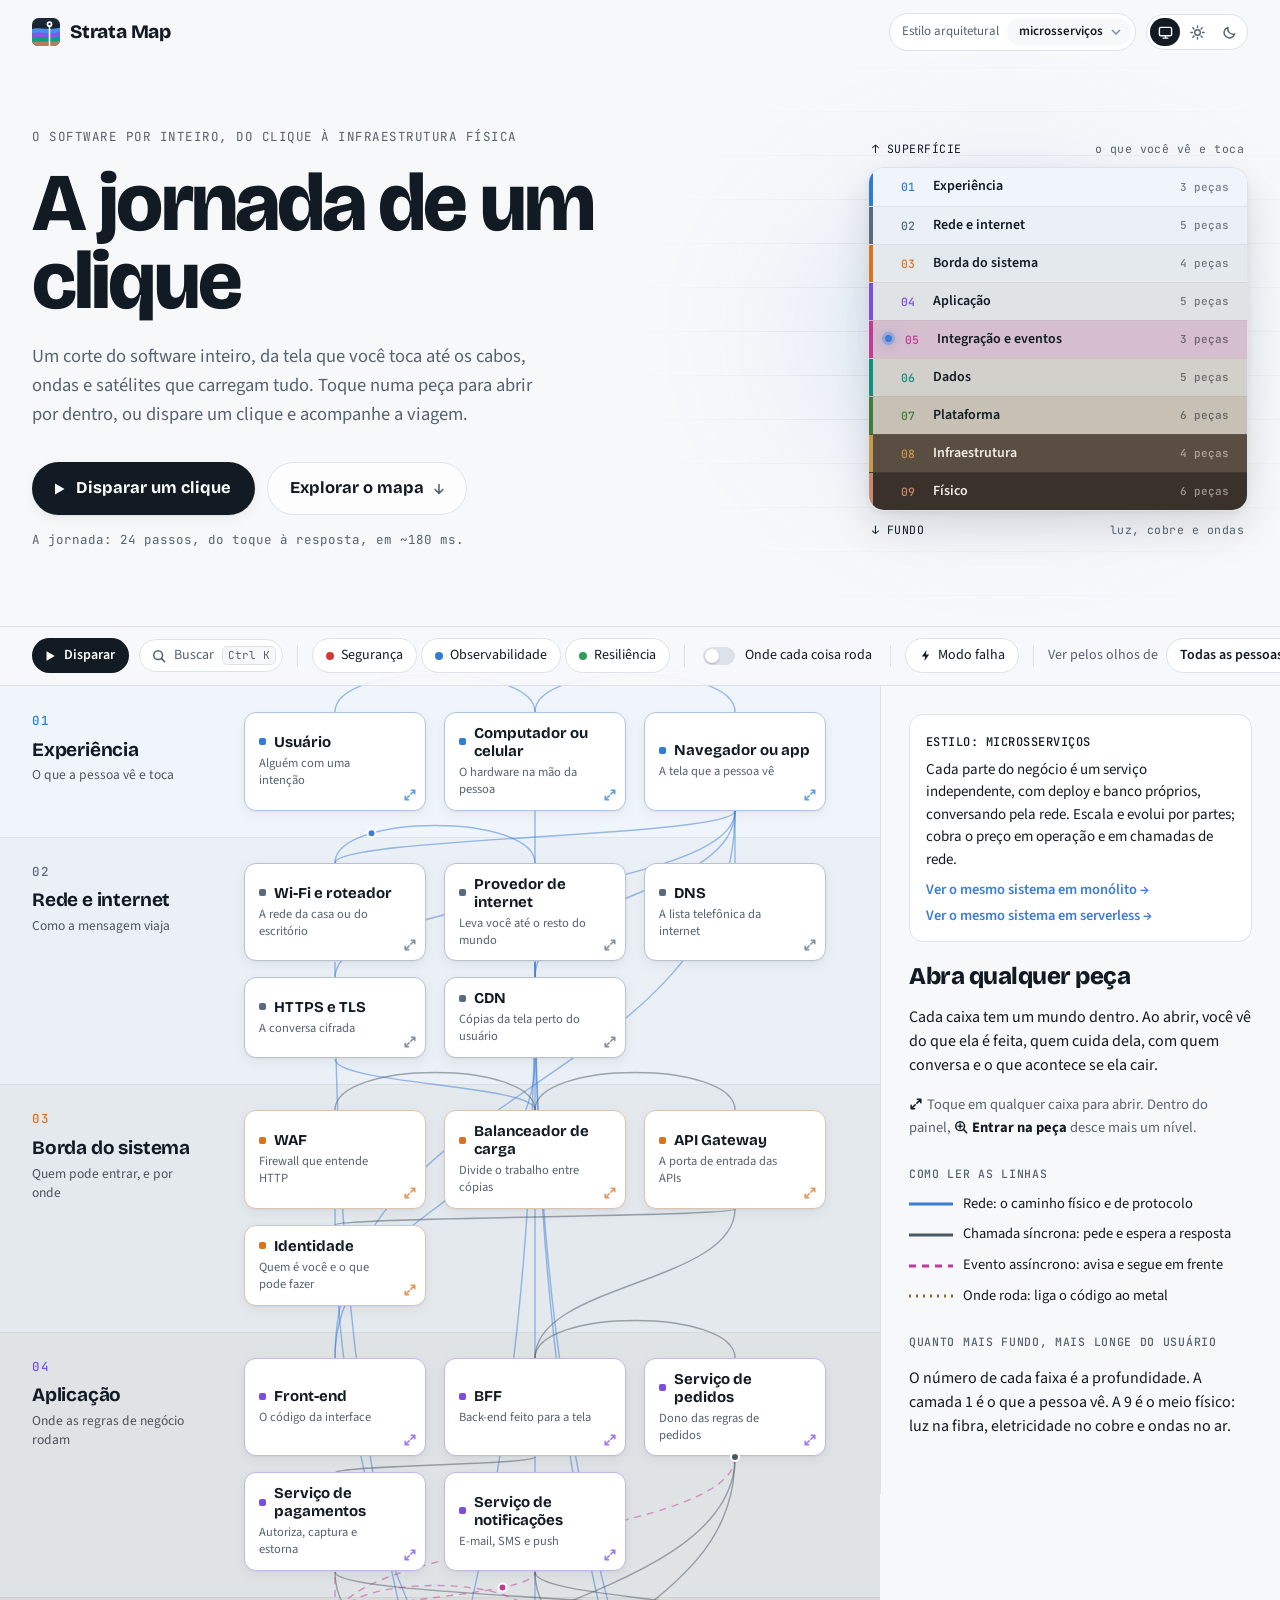
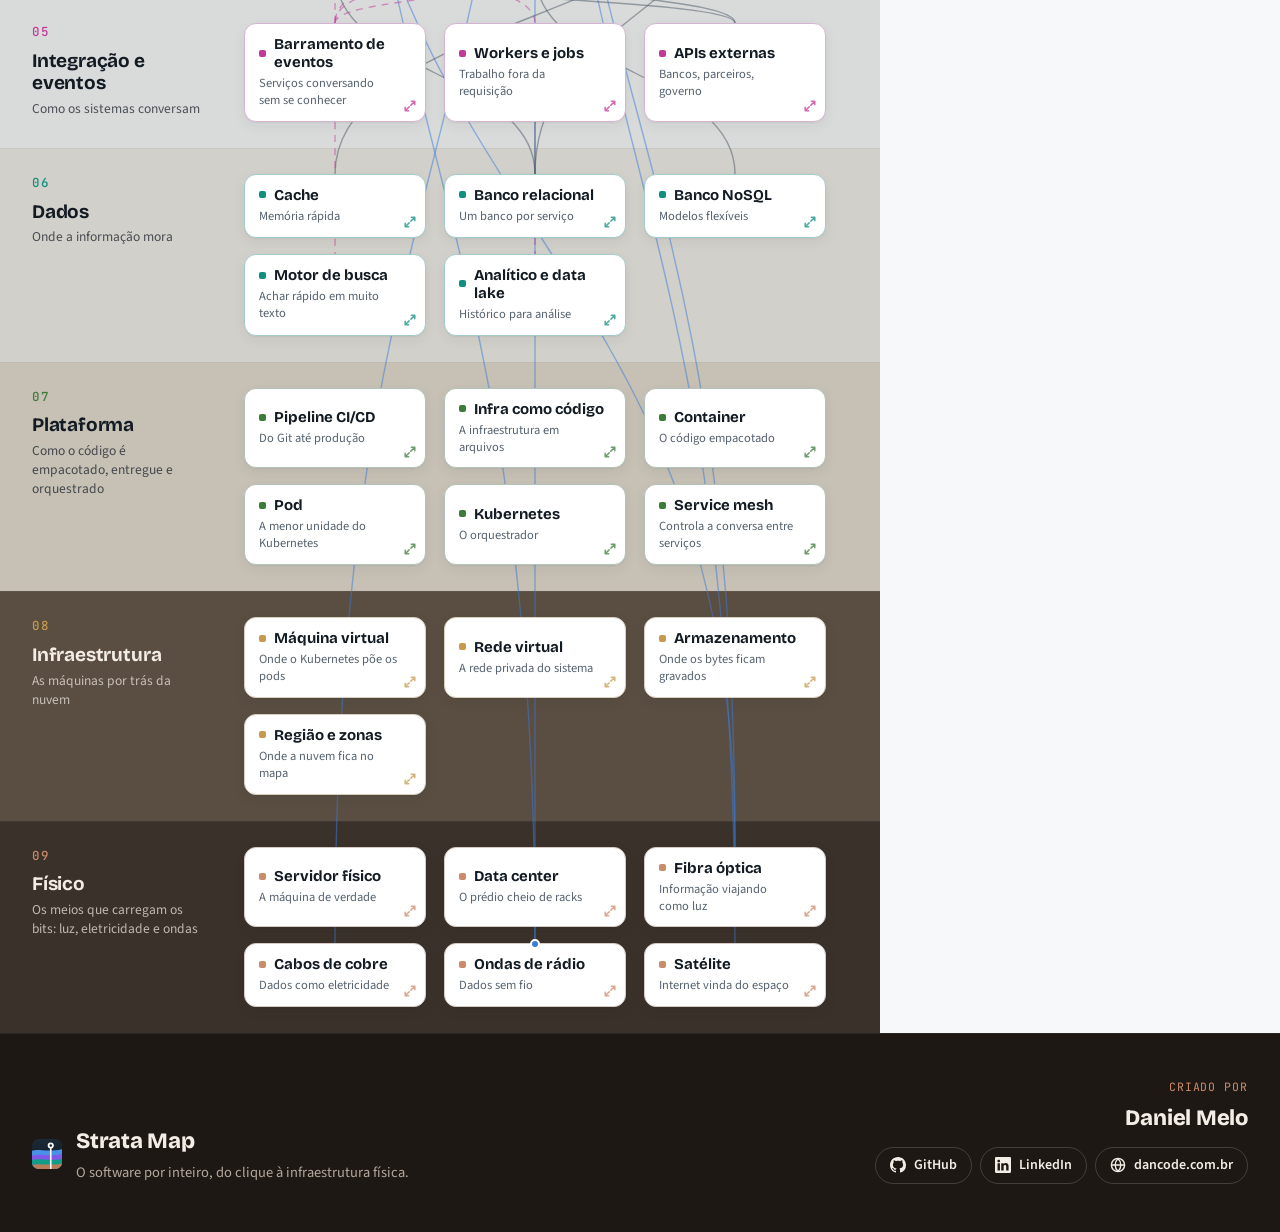
==== commit 5f91002a: "fix: evita cache misturado e corrige corridas no zoom - versiona cada arquivo local do index.html co" ====
--- a/index.html
+++ b/index.html
@@ -24,15 +24,15 @@
 <meta name="twitter:description" content="O software por inteiro, do clique à infraestrutura física.">
 <meta name="twitter:image" content="https://strata.dancode.com.br/assets/img/og.png">
 <meta name="twitter:image:alt" content="Strata Map: as 9 camadas de um software, da experiência do usuário ao meio físico.">
-<link rel="icon" href="assets/img/favicon.svg" type="image/svg+xml">
-<link rel="icon" href="assets/img/favicon-32.png" type="image/png" sizes="32x32">
-<link rel="apple-touch-icon" href="assets/img/apple-touch-icon.png">
+<link rel="icon" href="assets/img/favicon.svg?v=a3e797810d" type="image/svg+xml">
+<link rel="icon" href="assets/img/favicon-32.png?v=804d175578" type="image/png" sizes="32x32">
+<link rel="apple-touch-icon" href="assets/img/apple-touch-icon.png?v=0643dacbc8">
 <meta name="theme-color" content="#F7F8FA" media="(prefers-color-scheme: light)">
 <meta name="theme-color" content="#0B1015" media="(prefers-color-scheme: dark)">
 <link rel="preconnect" href="https://fonts.googleapis.com">
 <link rel="preconnect" href="https://fonts.gstatic.com" crossorigin>
 <link href="https://fonts.googleapis.com/css2?family=Bricolage+Grotesque:opsz,wght@12..96,500;12..96,700;12..96,800&family=JetBrains+Mono:wght@500&family=Source+Sans+3:wght@400;600&display=swap" rel="stylesheet">
-<link rel="stylesheet" href="assets/css/styles.css">
+<link rel="stylesheet" href="assets/css/styles.css?v=021eb54bd3">
 </head>
 <body>
 <header class="top">
@@ -195,13 +195,13 @@
   </div>
 </div>
 
-<script src="assets/js/data/base.js"></script>
-<script src="assets/js/data/microsservicos.js"></script>
-<script src="assets/js/data/monolito.js"></script>
-<script src="assets/js/data/serverless.js"></script>
-<script src="assets/js/data/zoom.js"></script>
-<script src="assets/js/failure.js"></script>
-<script src="assets/js/search.js"></script>
-<script src="assets/js/app.js"></script>
+<script src="assets/js/data/base.js?v=44cd45266f"></script>
+<script src="assets/js/data/microsservicos.js?v=53341b8a5d"></script>
+<script src="assets/js/data/monolito.js?v=f3d7b029af"></script>
+<script src="assets/js/data/serverless.js?v=3b4d360ee6"></script>
+<script src="assets/js/data/zoom.js?v=bf6a3f8425"></script>
+<script src="assets/js/failure.js?v=c225668f3c"></script>
+<script src="assets/js/search.js?v=a919bf47f3"></script>
+<script src="assets/js/app.js?v=9fe6c60c9e"></script>
 </body>
 </html>
--- a/assets/css/styles.css
+++ b/assets/css/styles.css
@@ -218,14 +218,23 @@
 .near button{border:1px solid var(--line);background:var(--card);border-radius:10px;padding:5px 11px;font-size:13.5px;cursor:pointer;text-align:left;transition:border-color .15s}
 .near button:hover{border-color:var(--ink-2)}
 .near button small{display:block;color:var(--ink-2);font-size:11.5px}
+.refs{display:flex;flex-wrap:wrap;gap:6px 14px;font-size:13.5px}
+.refs a{color:var(--w-net);text-decoration:none;display:inline-flex;align-items:center;gap:4px}
+.refs a:hover{text-decoration:underline}
+.zv-refs{margin-top:22px;color:var(--ink-2)}
+.zv-refs > span{font-weight:600;margin-right:2px}
 .close{float:right;border:1px solid var(--line);background:var(--card);border-radius:50%;width:32px;height:32px;font-size:20px;line-height:1;cursor:pointer;color:var(--ink-2);padding:0}
 .intro h3{font-size:24px}
 .legend{list-style:none;padding:0;margin:10px 0 0;display:grid;gap:9px;font-size:14.5px}
 .legend svg{vertical-align:middle;margin-right:10px}
 
 /* zoom dentro do zoom */
-.node .z-mark{position:absolute;right:8px;bottom:7px;color:var(--ink-2);opacity:.55;line-height:0}
-.node:hover .z-mark{opacity:1;color:var(--hue)}
+.node span{padding-right:14px}
+.node .z-mark{position:absolute;right:8px;bottom:8px;color:var(--hue);opacity:.75;line-height:0;transition:opacity .15s, transform .15s}
+.node:hover .z-mark,.node:focus-visible .z-mark,.node.is-sel .z-mark{opacity:1;transform:scale(1.15)}
+.hint-expand{font-size:14.5px;color:var(--ink-2);line-height:1.6}
+.hint-expand svg{vertical-align:-2px;margin-right:4px;color:var(--ink)}
+.hint-expand b{color:var(--ink)}
 .panel h4.h-zoom{display:flex;align-items:center;justify-content:space-between;gap:10px}
 .btn-zoom{display:inline-flex;align-items:center;gap:6px;border:1px solid color-mix(in srgb,var(--hue) 50%,var(--line));background:var(--card);color:var(--ink);border-radius:999px;padding:4px 11px;font-family:var(--body);font-size:13px;font-weight:600;letter-spacing:0;text-transform:none;cursor:pointer}
 .btn-zoom svg{color:var(--hue)}
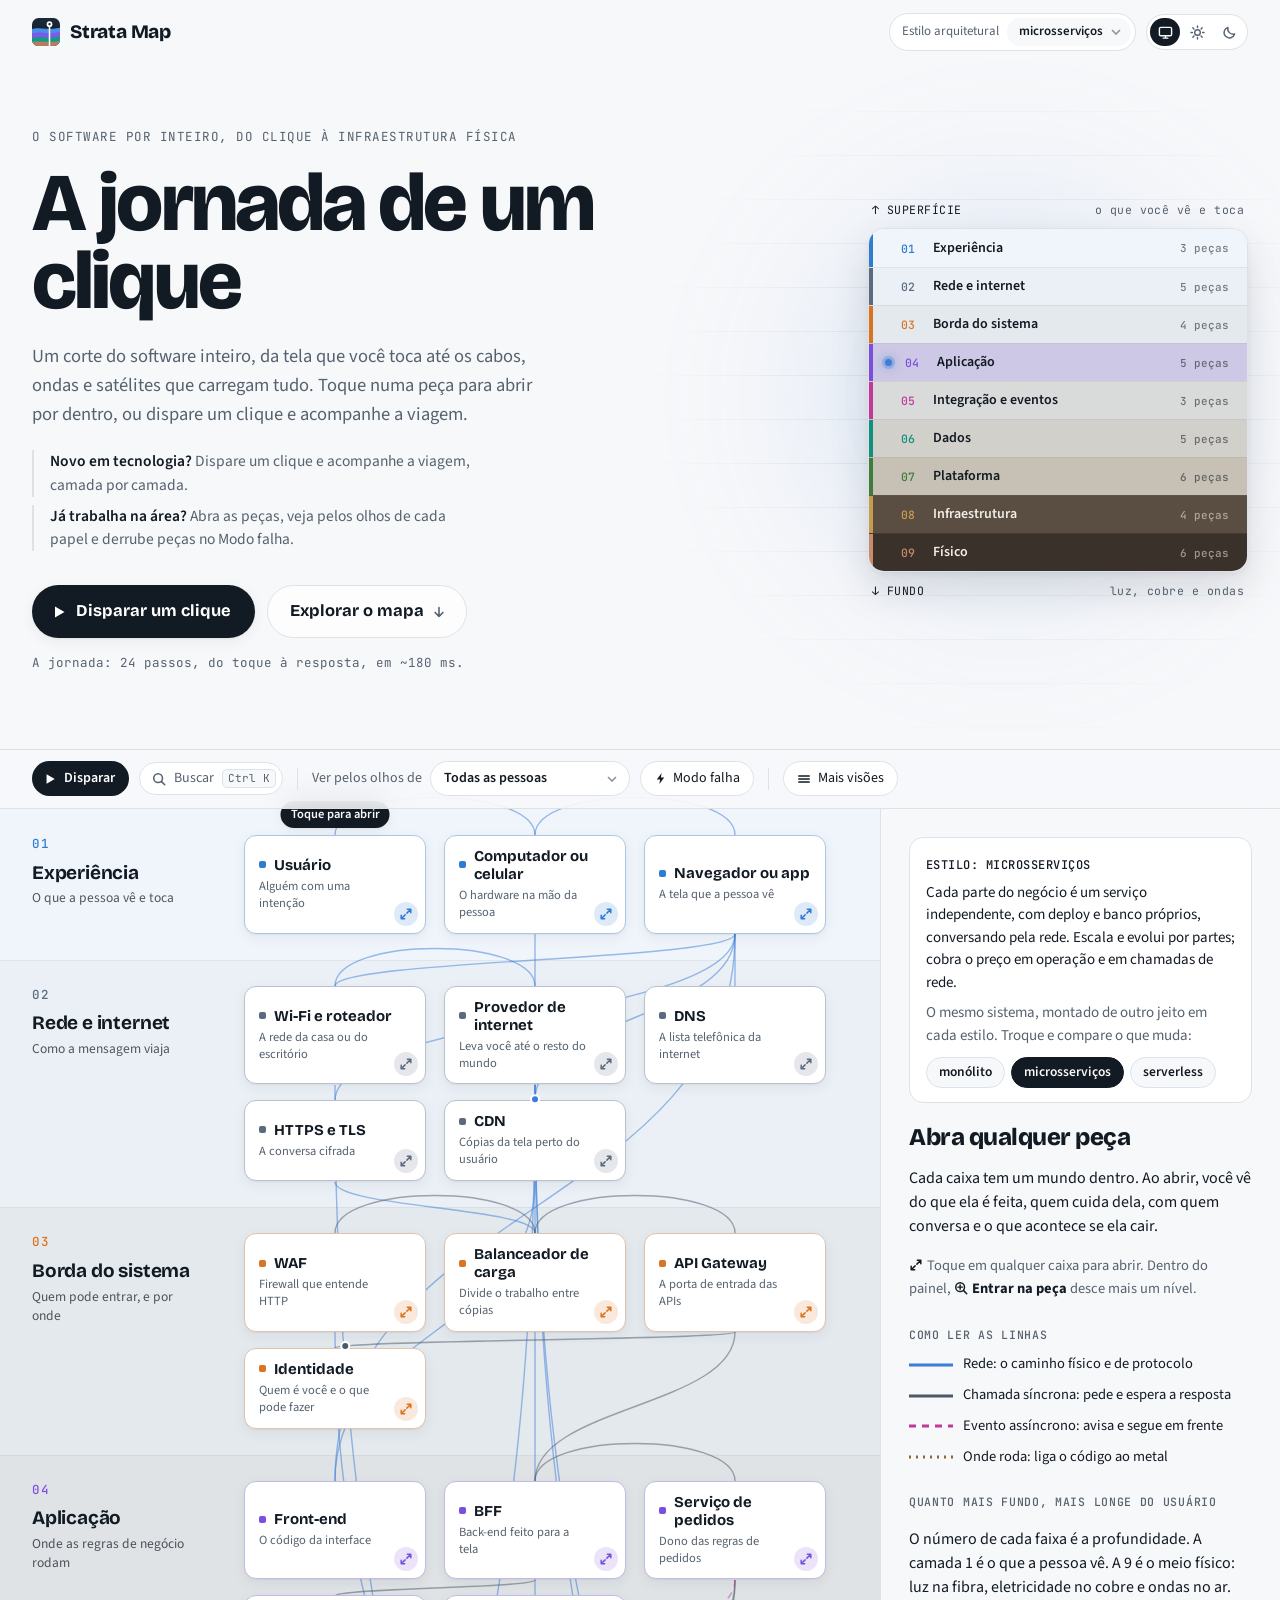
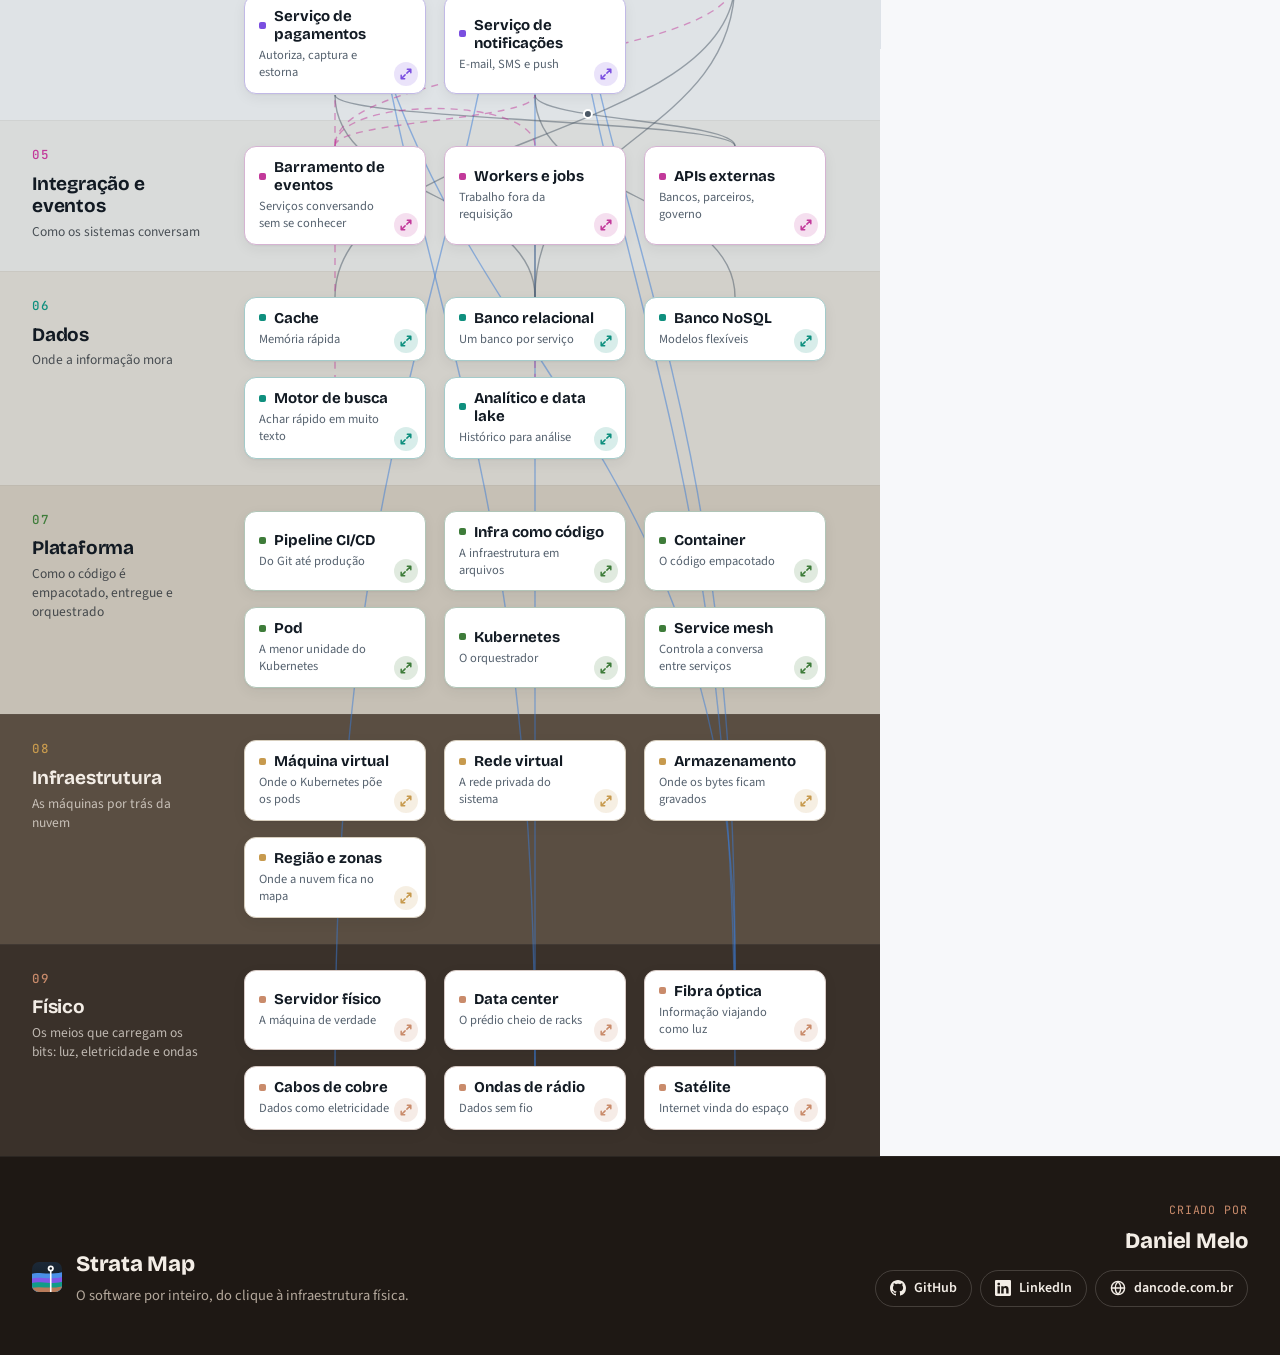
==== commit 5739d3db: "feat: aplica os ajustes de UX da análise - barra com "Ver pelos olhos de" em destaque e visões avanç" ====
--- a/index.html
+++ b/index.html
@@ -32,7 +32,7 @@
 <link rel="preconnect" href="https://fonts.googleapis.com">
 <link rel="preconnect" href="https://fonts.gstatic.com" crossorigin>
 <link href="https://fonts.googleapis.com/css2?family=Bricolage+Grotesque:opsz,wght@12..96,500;12..96,700;12..96,800&family=JetBrains+Mono:wght@500&family=Source+Sans+3:wght@400;600&display=swap" rel="stylesheet">
-<link rel="stylesheet" href="assets/css/styles.css?v=021eb54bd3">
+<link rel="stylesheet" href="assets/css/styles.css?v=1d809e208c">
 </head>
 <body>
 <header class="top">
@@ -57,7 +57,8 @@
       <b>Strata Map</b>
     </a>
     <div class="top-tools">
-      <label class="style-pill"><span>Estilo arquitetural</span><select id="styleSel"></select></label>
+      <label class="style-pill" title="O mesmo sistema montado de três jeitos: monólito, microsserviços e serverless. Troque e compare o que muda."><span>Estilo arquitetural</span><select id="styleSel" aria-describedby="styleHelp"></select></label>
+      <span class="sr-only" id="styleHelp">O mesmo sistema montado de três jeitos: monólito, microsserviços e serverless.</span>
       <div class="theme-switch" id="themeSwitch" role="radiogroup" aria-label="Tema">
         <button role="radio" data-theme-opt="system" aria-label="Tema do sistema" title="Tema do sistema"><svg width="15" height="15" viewBox="0 0 16 16" aria-hidden="true"><rect x="1.5" y="2.5" width="13" height="9" rx="1.5" fill="none" stroke="currentColor" stroke-width="1.5"/><path d="M5.5 14h5M8 11.5V14" stroke="currentColor" stroke-width="1.5" stroke-linecap="round"/></svg></button>
         <button role="radio" data-theme-opt="light" aria-label="Tema claro" title="Tema claro"><svg width="15" height="15" viewBox="0 0 16 16" aria-hidden="true"><circle cx="8" cy="8" r="3" fill="none" stroke="currentColor" stroke-width="1.5"/><path d="M8 1v1.6M8 13.4V15M1 8h1.6M13.4 8H15M3.05 3.05l1.13 1.13M11.82 11.82l1.13 1.13M3.05 12.95l1.13-1.13M11.82 4.18l1.13-1.13" stroke="currentColor" stroke-width="1.5" stroke-linecap="round"/></svg></button>
@@ -70,6 +71,10 @@
       <p class="eyebrow">O software por inteiro, do clique à infraestrutura física</p>
       <h1>A jornada de um clique</h1>
       <p class="lede">Um corte do software inteiro, da tela que você toca até os cabos, ondas e satélites que carregam tudo. Toque numa peça para abrir por dentro, ou dispare um clique e acompanhe a viagem.</p>
+      <ul class="paths">
+        <li><b>Novo em tecnologia?</b> Dispare um clique e acompanhe a viagem, camada por camada.</li>
+        <li><b>Já trabalha na área?</b> Abra as peças, veja pelos olhos de cada papel e derrube peças no Modo falha.</li>
+      </ul>
       <div class="cta">
         <button class="btn-main" data-play><svg width="14" height="14" viewBox="0 0 14 14" aria-hidden="true"><path d="M3 1.5v11l9.5-5.5z" fill="currentColor"/></svg>Disparar um clique</button>
         <a class="btn-ghost" href="#mapa">Explorar o mapa<svg width="14" height="14" viewBox="0 0 16 16" aria-hidden="true"><path d="M8 3v10M3.5 8.5 8 13l4.5-4.5" fill="none" stroke="currentColor" stroke-width="1.8" stroke-linecap="round" stroke-linejoin="round"/></svg></a>
@@ -89,22 +94,28 @@
 
 <div class="controls">
   <button class="btn-mini" data-play aria-label="Disparar um clique"><svg width="12" height="12" viewBox="0 0 14 14" aria-hidden="true"><path d="M3 1.5v11l9.5-5.5z" fill="currentColor"/></svg><span>Disparar</span></button>
-  <button class="btn-search" id="searchBtn" aria-haspopup="dialog"><svg width="14" height="14" viewBox="0 0 16 16" aria-hidden="true"><circle cx="7" cy="7" r="5" fill="none" stroke="currentColor" stroke-width="1.8"/><path d="M11 11l3.5 3.5" stroke="currentColor" stroke-width="1.8" stroke-linecap="round"/></svg><span>Buscar</span><kbd id="searchKbd">⌘K</kbd></button>
-  <span class="sep" aria-hidden="true"></span>
-  <div class="seg-group" id="axes" role="group" aria-label="Eixos que atravessam tudo">
-    <button class="chip ax-seg" data-ax="seg" aria-pressed="false"><i></i>Segurança</button>
-    <button class="chip ax-obs" data-ax="obs" aria-pressed="false"><i></i>Observabilidade</button>
-    <button class="chip ax-res" data-ax="res" aria-pressed="false"><i></i>Resiliência</button>
-  </div>
-  <span class="sep" aria-hidden="true"></span>
-  <button class="switch" id="runs" aria-pressed="false"><i aria-hidden="true"></i>Onde cada coisa roda</button>
-  <span class="sep" aria-hidden="true"></span>
-  <button class="chip fail-chip" id="failBtn" aria-pressed="false"><svg width="13" height="13" viewBox="0 0 14 14" aria-hidden="true"><path d="M8.2 1 3 8h3.6L5.8 13 11 6H7.4z" fill="currentColor"/></svg>Modo falha</button>
+  <button class="btn-search" id="searchBtn" aria-haspopup="dialog" aria-label="Buscar"><svg width="14" height="14" viewBox="0 0 16 16" aria-hidden="true"><circle cx="7" cy="7" r="5" fill="none" stroke="currentColor" stroke-width="1.8"/><path d="M11 11l3.5 3.5" stroke="currentColor" stroke-width="1.8" stroke-linecap="round"/></svg><span>Buscar</span><kbd id="searchKbd">⌘K</kbd></button>
   <span class="sep" aria-hidden="true"></span>
   <label class="select">
-    <span>Ver pelos olhos de</span>
-    <select id="personas"><option value="">Todas as pessoas</option></select>
+    <span class="select-txt">Ver pelos olhos de</span>
+    <svg class="select-ico" width="15" height="15" viewBox="0 0 16 16" aria-hidden="true"><circle cx="8" cy="5" r="3" fill="none" stroke="currentColor" stroke-width="1.6"/><path d="M2.5 14.5c.8-3 3-4.5 5.5-4.5s4.7 1.5 5.5 4.5" fill="none" stroke="currentColor" stroke-width="1.6" stroke-linecap="round"/></svg>
+    <select id="personas" aria-label="Ver pelos olhos de"><option value="">Todas as pessoas</option></select>
   </label>
+  <button class="chip fail-chip" id="failBtn" aria-pressed="false"><svg width="13" height="13" viewBox="0 0 14 14" aria-hidden="true"><path d="M8.2 1 3 8h3.6L5.8 13 11 6H7.4z" fill="currentColor"/></svg><span>Modo falha</span></button>
+  <span class="sep" aria-hidden="true"></span>
+  <!-- em telas largas os eixos ficam na barra; em telas menores, num menu -->
+  <button class="chip more-btn" id="moreBtn" aria-expanded="false" aria-controls="moreViews"><svg width="14" height="14" viewBox="0 0 16 16" aria-hidden="true"><path d="M2 4.5h12M2 8h12M2 11.5h12" stroke="currentColor" stroke-width="1.6" stroke-linecap="round"/></svg><span>Mais visões</span><i class="more-dot" aria-hidden="true"></i></button>
+  <div class="more-views" id="moreViews">
+    <p class="mv-title">Eixos que atravessam tudo</p>
+    <div class="seg-group" id="axes" role="group" aria-label="Eixos que atravessam tudo">
+      <button class="chip ax-seg" data-ax="seg" aria-pressed="false"><i></i>Segurança</button>
+      <button class="chip ax-obs" data-ax="obs" aria-pressed="false"><i></i>Observabilidade</button>
+      <button class="chip ax-res" data-ax="res" aria-pressed="false"><i></i>Resiliência</button>
+    </div>
+    <span class="sep" aria-hidden="true"></span>
+    <p class="mv-title">Profundidade</p>
+    <button class="switch" id="runs" aria-pressed="false"><i aria-hidden="true"></i>Onde cada coisa roda</button>
+  </div>
 </div>
 <div class="banner" id="banner"></div>
 <p class="persona-line" id="personaLine"></p>
@@ -185,13 +196,14 @@
 
 <div class="narr" id="narr" role="status">
   <div class="meta"><span id="nStep"></span><span id="nMs"></span></div>
-  <div class="bar"><i id="nBar"></i></div>
+  <div class="bar" id="nBarWrap" title="Clique para pular para esse ponto da jornada"><i id="nBar"></i></div>
   <p id="nText"></p>
   <div class="row">
     <button id="nPrev">Voltar</button>
     <button id="nPause">Pausar</button>
     <button id="nNext">Avançar</button>
     <button id="nStop">Fechar</button>
+    <span class="keys" aria-hidden="true">← → navegam</span>
   </div>
 </div>
 
@@ -202,6 +214,6 @@
 <script src="assets/js/data/zoom.js?v=bf6a3f8425"></script>
 <script src="assets/js/failure.js?v=c225668f3c"></script>
 <script src="assets/js/search.js?v=a919bf47f3"></script>
-<script src="assets/js/app.js?v=9fe6c60c9e"></script>
+<script src="assets/js/app.js?v=9a89cb2313"></script>
 </body>
 </html>
--- a/assets/css/styles.css
+++ b/assets/css/styles.css
@@ -72,9 +72,11 @@
 .style-pill select{appearance:none;-webkit-appearance:none;font:inherit;font-size:13px;font-weight:600;color:var(--ink);background:var(--paper) url("data:image/svg+xml,%3Csvg xmlns='http://www.w3.org/2000/svg' width='10' height='6'%3E%3Cpath d='M1 1l4 4 4-4' fill='none' stroke='%238893A0' stroke-width='1.6'/%3E%3C/svg%3E") no-repeat right 10px center;border:0;border-radius:999px;padding:4px 28px 4px 12px;cursor:pointer}
 .style-note{border:1px solid var(--line);background:var(--card);border-radius:14px;padding:14px 16px;margin-bottom:22px}
 .style-note p{margin:6px 0 8px;font-size:15px}
-.style-link{display:block;font-weight:600;font-size:14.5px;color:var(--w-net);text-decoration:none}
-.style-link+.style-link{margin-top:4px}
-.style-link:hover{text-decoration:underline}
+.style-seg{display:flex;flex-wrap:wrap;gap:6px;margin-top:10px}
+.style-seg a{border:1px solid var(--line);border-radius:999px;padding:4px 12px;font-size:13.5px;font-weight:600;color:var(--ink);text-decoration:none;background:var(--paper)}
+.style-seg a:hover{border-color:var(--ink-2)}
+.style-seg a[aria-current="true"]{background:var(--ink);border-color:var(--ink);color:var(--paper)}
+.style-seg-note{margin:8px 0 0;font-size:13px;color:var(--ink-2)}
 
 .hero{position:relative;display:grid;grid-template-columns:minmax(0,1fr) 380px;gap:72px;align-items:center;max-width:1240px;margin:0 auto;padding:64px 0 76px}
 .hero > *{position:relative;z-index:1}
@@ -87,6 +89,9 @@
 .top h1{font-family:var(--display);font-weight:800;font-size:clamp(40px,6.4vw,84px);line-height:.95;letter-spacing:-.035em;margin:0 0 22px;max-width:12ch}
 .lede{margin:0;color:var(--ink-2);max-width:56ch;font-size:18.5px;line-height:1.55}
 .cta{display:flex;flex-wrap:wrap;align-items:center;gap:12px;margin-top:34px}
+.paths{list-style:none;margin:22px 0 0;padding:0;display:grid;gap:8px;max-width:56ch;font-size:15.5px;line-height:1.5;color:var(--ink-2)}
+.paths li{padding-left:16px;border-left:2px solid var(--line)}
+.paths b{color:var(--ink);font-weight:600}
 .cta-hint{margin:16px 0 0;font-family:var(--mono);font-size:12.5px;color:var(--ink-2)}
 .btn-ghost{display:inline-flex;align-items:center;gap:8px;border:1px solid var(--line);background:color-mix(in srgb,var(--card) 70%,transparent);color:var(--ink);border-radius:999px;padding:13px 20px 13px 22px;font-family:var(--display);font-weight:700;font-size:16.5px;text-decoration:none;transition:border-color .15s, transform .15s}
 .btn-ghost:hover{border-color:var(--ink-2);transform:translateY(1px)}
@@ -110,8 +115,7 @@
 .core-pulse{position:absolute;left:16px;top:0;width:7px;height:7px;margin-top:-3.5px;border-radius:50%;background:var(--w-net);box-shadow:0 0 0 3px color-mix(in srgb,var(--w-net) 30%,transparent),0 0 12px var(--w-net);opacity:0;transition:transform .5s cubic-bezier(.45,0,.55,1), opacity .3s;pointer-events:none}
 
 /* barra de controles fixa */
-.controls{position:sticky;top:0;z-index:15;display:flex;align-items:center;gap:10px;height:var(--bar-h);padding:0 32px;background:var(--glass);-webkit-backdrop-filter:saturate(1.4) blur(14px);backdrop-filter:saturate(1.4) blur(14px);border-top:1px solid var(--line);border-bottom:1px solid var(--line);overflow-x:auto;scrollbar-width:none;white-space:nowrap}
-.controls::-webkit-scrollbar{display:none}
+.controls{position:sticky;top:0;z-index:15;display:flex;align-items:center;gap:10px;height:var(--bar-h);padding:0 32px;background:var(--glass);-webkit-backdrop-filter:saturate(1.4) blur(14px);backdrop-filter:saturate(1.4) blur(14px);border-top:1px solid var(--line);border-bottom:1px solid var(--line);white-space:nowrap}
 .controls .sep{width:1px;height:22px;background:var(--line);flex:none;margin:0 4px}
 .btn-mini{display:inline-flex;align-items:center;gap:8px;flex:none;background:var(--accent);color:var(--accent-ink);border:0;border-radius:999px;padding:7px 14px 7px 12px;font-weight:600;font-size:14px;cursor:pointer}
 .seg-group{display:flex;gap:4px;flex:none}
@@ -131,6 +135,27 @@
 .select{display:inline-flex;align-items:center;gap:8px;flex:none;font-size:14px;color:var(--ink-2)}
 .select select{appearance:none;-webkit-appearance:none;font:inherit;font-weight:600;color:var(--ink);border:1px solid var(--line);background:var(--card) url("data:image/svg+xml,%3Csvg xmlns='http://www.w3.org/2000/svg' width='10' height='6'%3E%3Cpath d='M1 1l4 4 4-4' fill='none' stroke='%238893A0' stroke-width='1.6'/%3E%3C/svg%3E") no-repeat right 12px center;border-radius:999px;padding:6px 32px 6px 13px;cursor:pointer}
 .select.on select{border-color:var(--ink);background-color:var(--ink);color:var(--paper)}
+.select-ico{display:none;flex:none}
+/* "Mais visões": em telas largas os eixos ficam soltos na barra (display:contents); nas menores, num menu */
+.more-btn{display:none;position:relative}
+.more-views{display:contents}
+.mv-title{display:none}
+.more-dot{display:none;position:absolute;top:2px;right:2px;width:9px;height:9px;border-radius:50%;background:var(--more-c,var(--w-run));border:2px solid var(--card)}
+.more-btn.has-on .more-dot{display:block}
+.more-btn[aria-expanded="true"]{border-color:var(--ink)}
+@media (max-width: 1399px){
+  .more-btn{display:inline-flex}
+  .more-views{display:none;position:absolute;top:calc(100% + 8px);right:32px;z-index:16;flex-direction:column;align-items:flex-start;gap:10px;width:max-content;max-width:calc(100vw - 32px);padding:16px 18px;background:var(--card);border:1px solid var(--line);border-radius:16px;box-shadow:var(--shadow-lg);white-space:normal}
+  .more-views.open{display:flex}
+  .more-views .sep{display:none}
+  .more-views .seg-group{flex-wrap:wrap}
+  .mv-title{display:block;margin:4px 0 0;font-family:var(--mono);font-size:11.5px;letter-spacing:.05em;text-transform:uppercase;color:var(--ink-2)}
+  .mv-title:first-child{margin-top:0}
+}
+@media (max-width: 900px){
+  .select-txt{display:none}
+  .select-ico{display:block;color:var(--ink-2)}
+}
 
 .banner,.persona-line{margin:16px 32px;max-width:900px}
 .banner{padding:12px 16px;border-radius:12px;background:var(--card);border:1px solid var(--line);box-shadow:var(--shadow);display:none}
@@ -193,6 +218,7 @@
 .wire.cold{opacity:.08}
 .wlabel{font-family:var(--mono);font-size:11px;font-weight:500;fill:var(--ink);paint-order:stroke;stroke:var(--halo);stroke-width:4px;stroke-linejoin:round;display:none}
 .wlabel.show{display:block}
+.wlabel.show.off{display:none}
 @keyframes flow-async{to{stroke-dashoffset:-26}}
 @keyframes flow-run{to{stroke-dashoffset:-14}}
 .pkt{transition:none}
@@ -229,9 +255,13 @@
 .legend svg{vertical-align:middle;margin-right:10px}
 
 /* zoom dentro do zoom */
-.node span{padding-right:14px}
-.node .z-mark{position:absolute;right:8px;bottom:8px;color:var(--hue);opacity:.75;line-height:0;transition:opacity .15s, transform .15s}
-.node:hover .z-mark,.node:focus-visible .z-mark,.node.is-sel .z-mark{opacity:1;transform:scale(1.15)}
+.node span{padding-right:22px}
+.node .z-mark{position:absolute;right:7px;bottom:7px;display:grid;place-items:center;width:24px;height:24px;border-radius:50%;color:var(--hue);background:color-mix(in srgb,var(--hue) 16%,transparent);line-height:0;transition:transform .15s, background .15s, color .15s}
+.node:hover .z-mark,.node:focus-visible .z-mark,.node.is-sel .z-mark{background:var(--hue);color:#fff}
+/* primeira visita: o primeiro card pulsa e diz que abre */
+.node.hint-pulse{animation:hint-ring 1.8s ease-out infinite}
+.node.hint-pulse::after{content:"Toque para abrir";position:absolute;left:50%;bottom:calc(100% + 8px);transform:translateX(-50%);padding:4px 10px;border-radius:999px;background:var(--ink);color:var(--paper);font-family:var(--body);font-size:12.5px;font-weight:600;white-space:nowrap;pointer-events:none;box-shadow:var(--shadow)}
+@keyframes hint-ring{0%{box-shadow:0 0 0 0 color-mix(in srgb,var(--hue) 55%,transparent),var(--shadow)}100%{box-shadow:0 0 0 12px transparent,var(--shadow)}}
 .hint-expand{font-size:14.5px;color:var(--ink-2);line-height:1.6}
 .hint-expand svg{vertical-align:-2px;margin-right:4px;color:var(--ink)}
 .hint-expand b{color:var(--ink)}
@@ -384,8 +414,13 @@
 .narr.on{display:block}
 .narr .meta{display:flex;justify-content:space-between;font-family:var(--mono);font-size:12px;color:var(--ink-2);margin-bottom:6px}
 .narr p{margin:0 0 12px;font-size:17px;line-height:1.45;min-height:48px}
-.narr .bar{height:3px;background:var(--line);border-radius:3px;overflow:hidden;margin-bottom:12px}
-.narr .bar i{display:block;height:100%;background:var(--w-net);width:0;transition:width .4s}
+.narr .bar{position:relative;height:4px;background:var(--line);border-radius:3px;margin-bottom:12px;cursor:pointer}
+.narr .bar::before{content:"";position:absolute;inset:-8px 0}
+.narr .bar:hover{background:color-mix(in srgb,var(--w-net) 30%,var(--line))}
+.narr .bar i{display:block;height:100%;border-radius:3px;background:var(--w-net);width:0;transition:width .4s}
+.narr .keys{margin-left:auto;align-self:center;font-family:var(--mono);font-size:11.5px;color:var(--ink-2)}
+/* com o painel ao lado, a caixa fica centrada no mapa e não cobre o painel */
+@media (min-width: 981px){ .narr{left:calc((100% - 400px)/2);width:min(680px,calc(100% - 400px - 32px))} }
 .narr .row button{border:1px solid var(--line);background:var(--card);border-radius:999px;padding:5px 14px;cursor:pointer;font-size:14px}
 .narr .row button:hover{border-color:var(--ink-2)}
 
@@ -433,6 +468,16 @@
   .layer-head{padding:20px 16px 0}
   .nodes{padding:14px 16px 22px;gap:12px}
   .node{width:calc(50% - 6px)}
+  /* no celular, só as linhas que importam agora: as da peça aberta, as da queda e a do passo da jornada */
+  .wire:not(.hot):not(.f-hot):not(.j-hot){display:none}
+  .controls{gap:6px}
+  .controls .sep{display:none}
+  .more-views{right:16px}
+  .select select{max-width:calc(100vw - 236px);font-size:13px;padding:6px 26px 6px 10px;background-position:right 9px center;text-overflow:ellipsis}
+  .fail-chip,.more-btn{padding:7px 10px}
+  .fail-chip span,.more-btn span{position:absolute;width:1px;height:1px;padding:0;margin:-1px;overflow:hidden;clip:rect(0,0,0,0);white-space:nowrap;border:0}
+  .narr .keys{display:none}
+  .paths{font-size:14.5px}
 }
 @media (max-width: 430px){
   .logo{gap:8px}
@@ -445,6 +490,7 @@
 @media (prefers-reduced-motion: reduce){
   .wire.flow{animation:none}
   .core-pulse{display:none}
+  .node.hint-pulse{animation:none}
   .layer.is-focus .node{animation:none}
   .map.f-active .node.f-in{animation:none}
   .zv-card.can{transition:none}
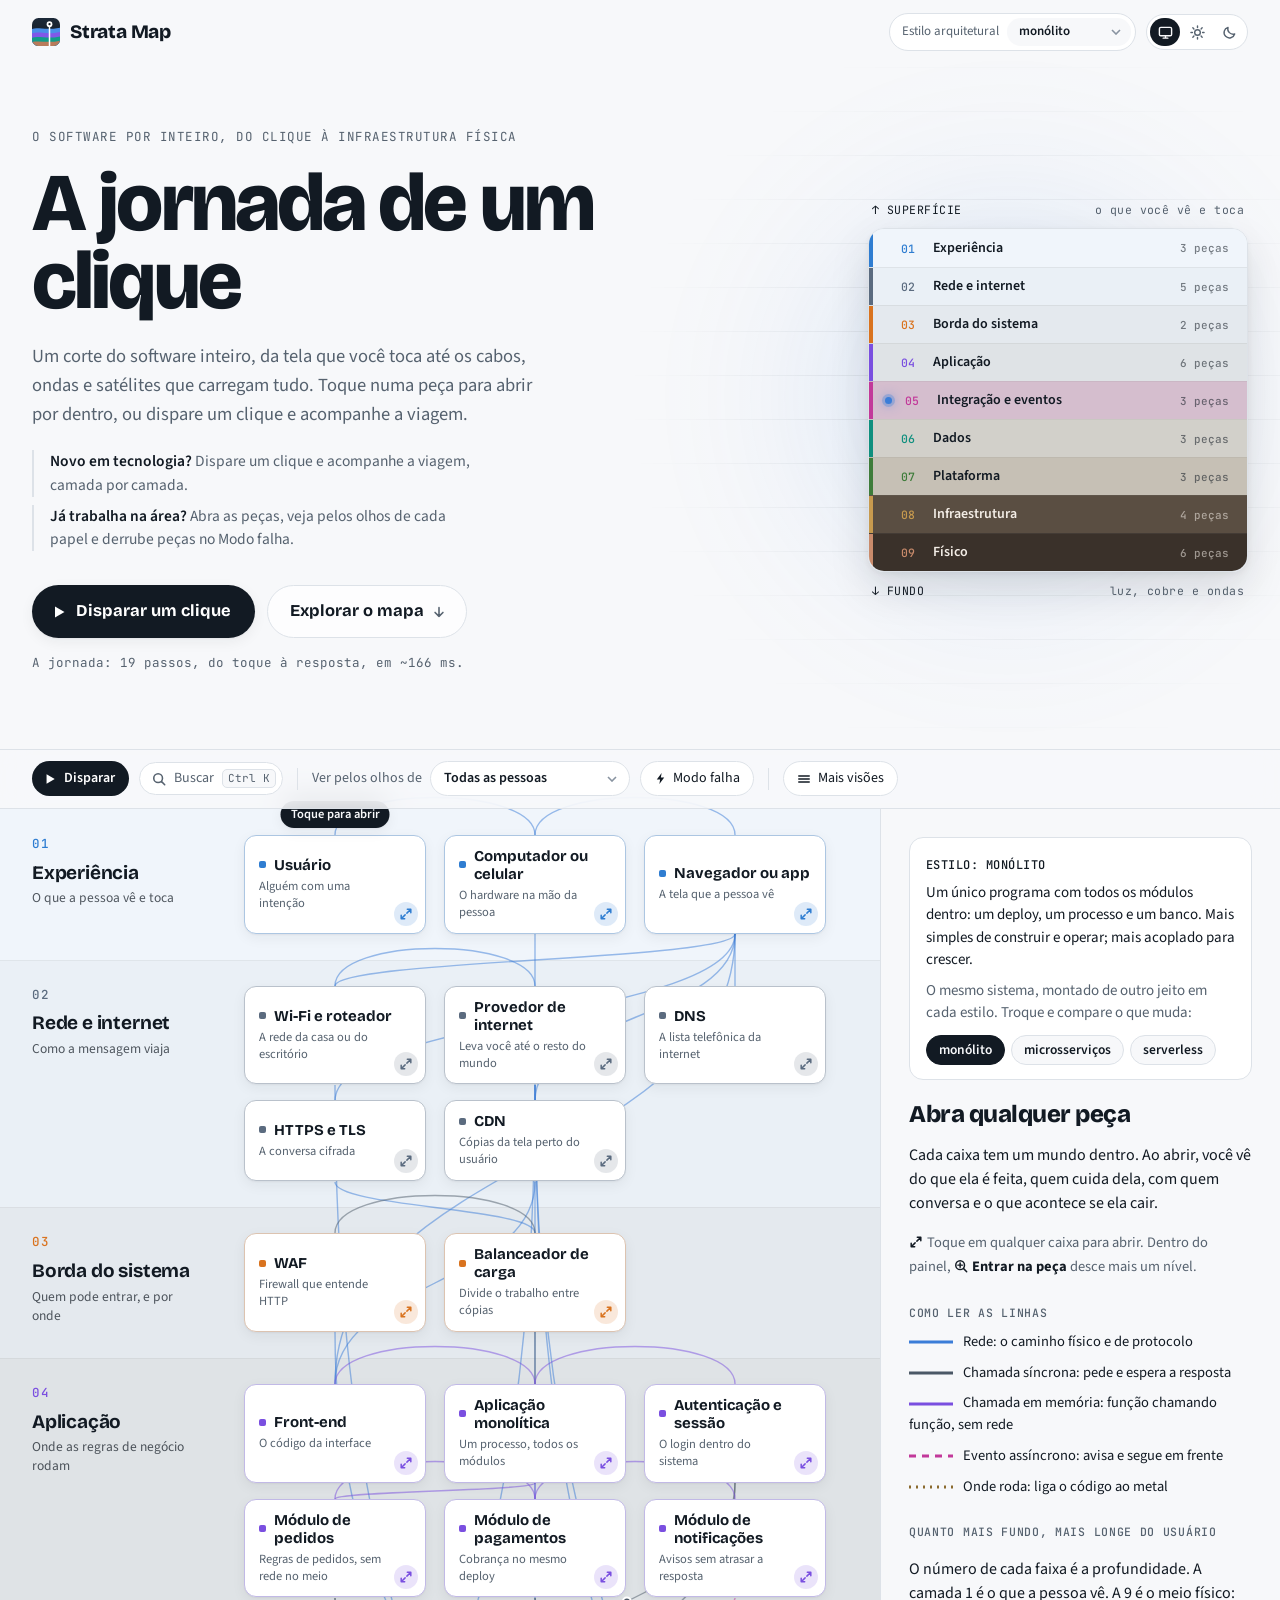
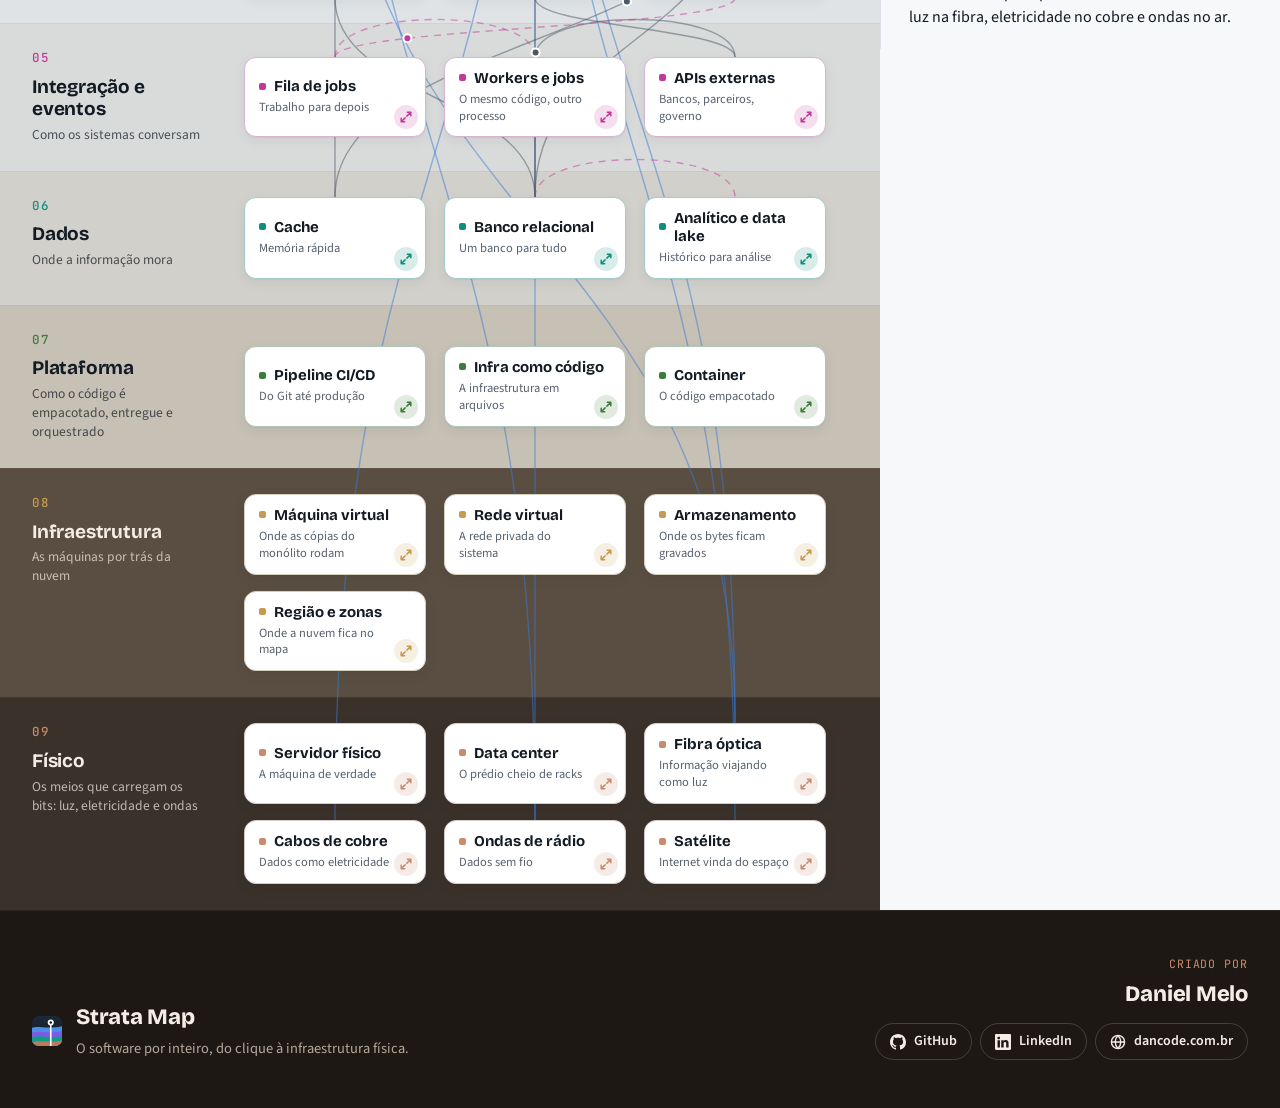
==== commit 00cf6b05: "feat: abre no monólito e ordena os estilos em progressão - sem ?estilo=, o mapa abre no monólito, o " ====
--- a/index.html
+++ b/index.html
@@ -214,6 +214,6 @@
 <script src="assets/js/data/zoom.js?v=bf6a3f8425"></script>
 <script src="assets/js/failure.js?v=c225668f3c"></script>
 <script src="assets/js/search.js?v=a919bf47f3"></script>
-<script src="assets/js/app.js?v=9a89cb2313"></script>
+<script src="assets/js/app.js?v=742e156147"></script>
 </body>
 </html>
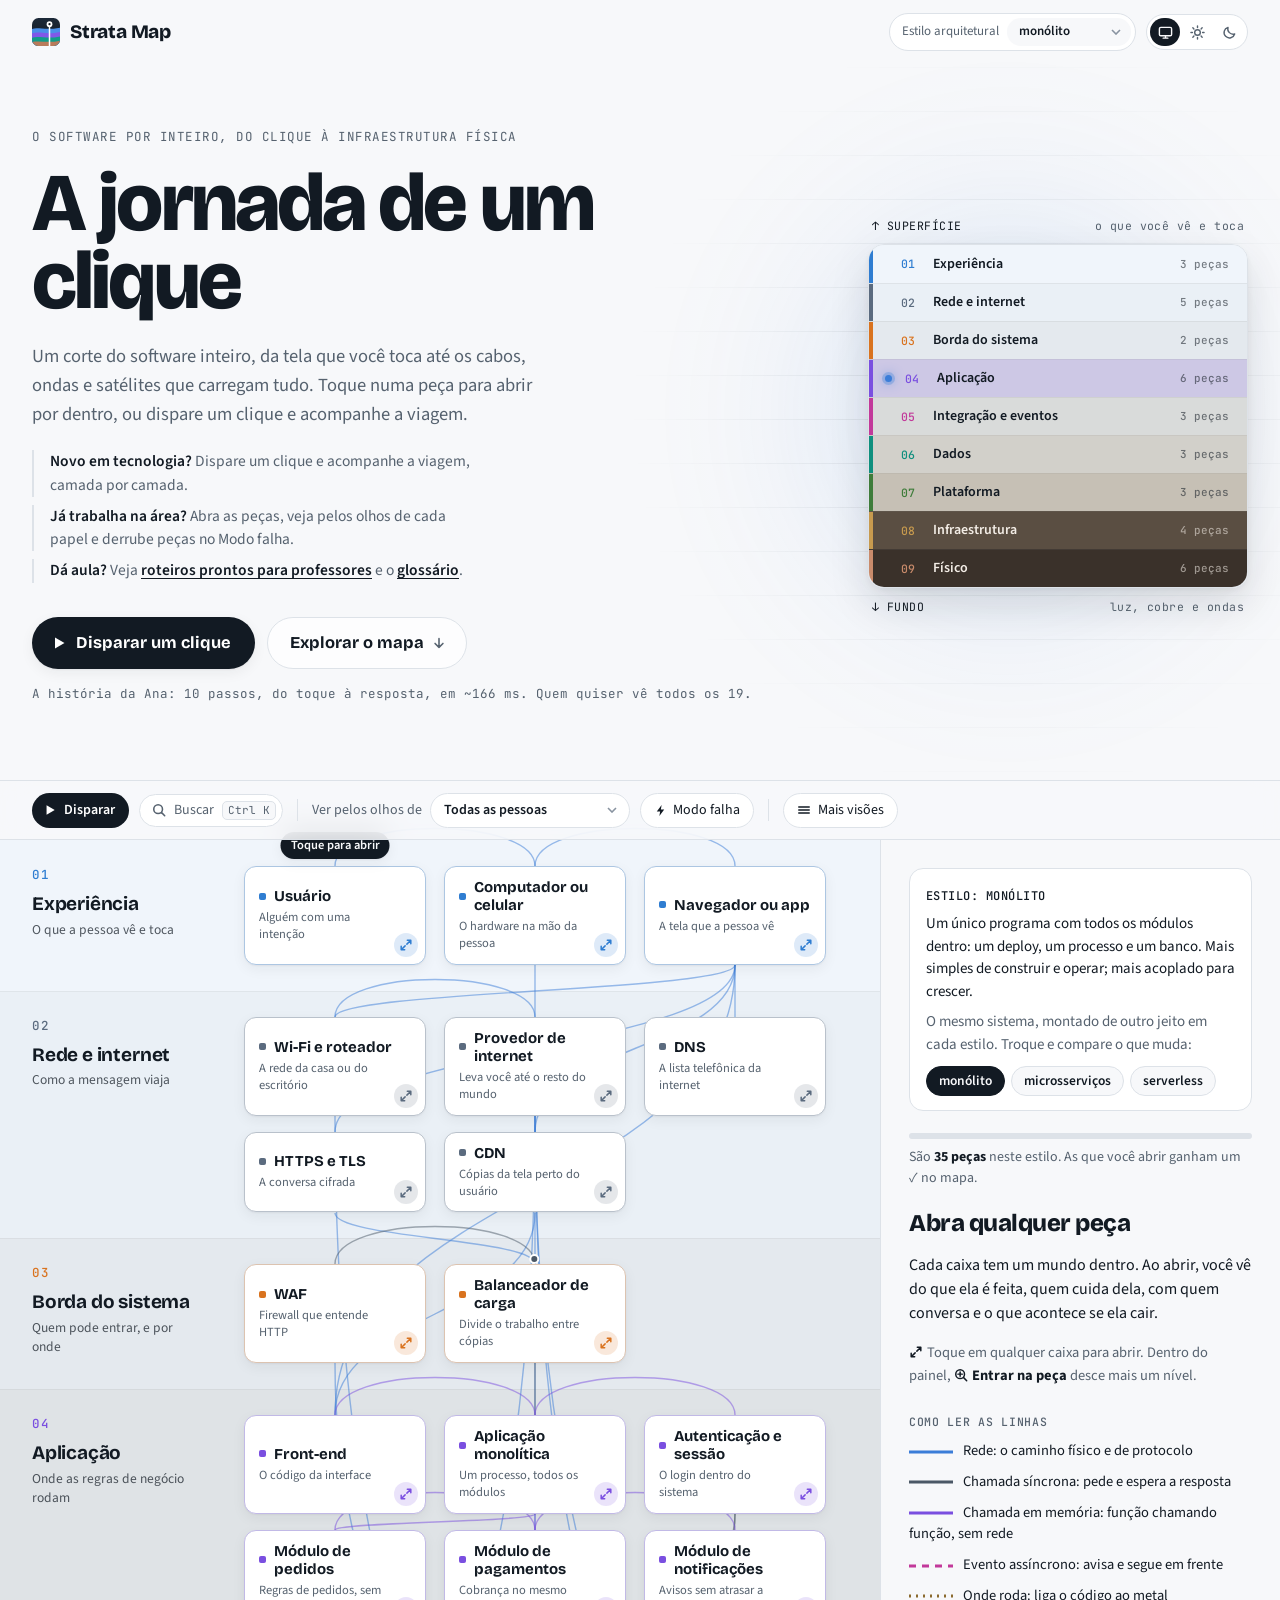
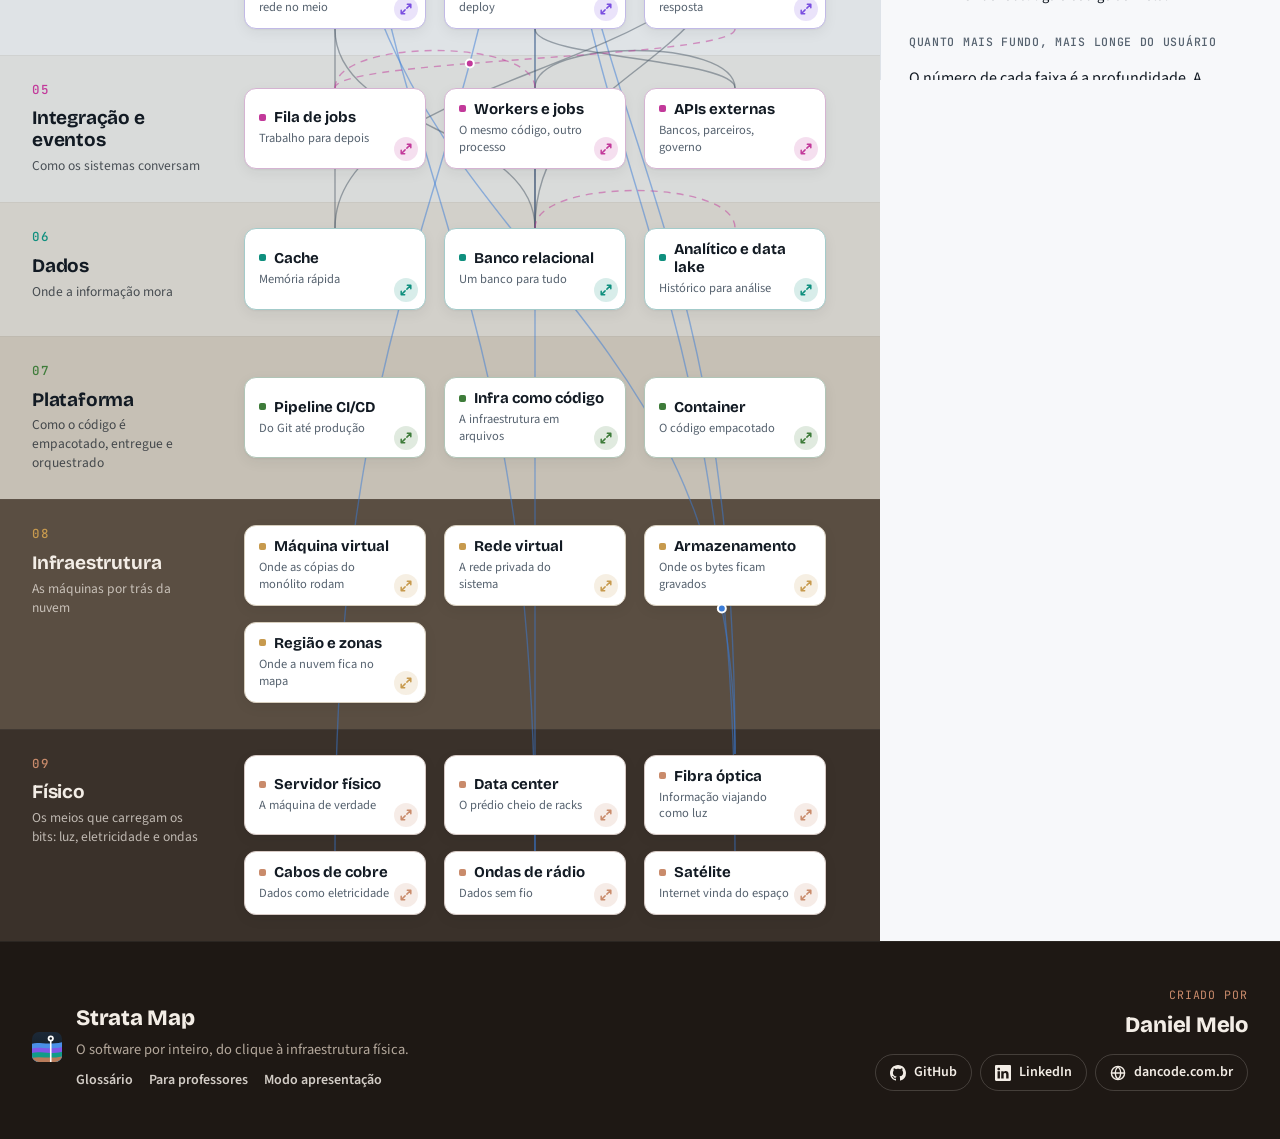
==== commit fa7c9690: "feat: adiciona conteúdo para iniciantes e página para professores - painel em níveis: em uma frase, " ====
--- a/index.html
+++ b/index.html
@@ -32,7 +32,7 @@
 <link rel="preconnect" href="https://fonts.googleapis.com">
 <link rel="preconnect" href="https://fonts.gstatic.com" crossorigin>
 <link href="https://fonts.googleapis.com/css2?family=Bricolage+Grotesque:opsz,wght@12..96,500;12..96,700;12..96,800&family=JetBrains+Mono:wght@500&family=Source+Sans+3:wght@400;600&display=swap" rel="stylesheet">
-<link rel="stylesheet" href="assets/css/styles.css?v=1d809e208c">
+<link rel="stylesheet" href="assets/css/styles.css?v=d9b599b22f">
 </head>
 <body>
 <header class="top">
@@ -74,6 +74,7 @@
       <ul class="paths">
         <li><b>Novo em tecnologia?</b> Dispare um clique e acompanhe a viagem, camada por camada.</li>
         <li><b>Já trabalha na área?</b> Abra as peças, veja pelos olhos de cada papel e derrube peças no Modo falha.</li>
+        <li><b>Dá aula?</b> Veja <a href="professores.html">roteiros prontos para professores</a> e o <a href="glossario.html">glossário</a>.</li>
       </ul>
       <div class="cta">
         <button class="btn-main" data-play><svg width="14" height="14" viewBox="0 0 14 14" aria-hidden="true"><path d="M3 1.5v11l9.5-5.5z" fill="currentColor"/></svg>Disparar um clique</button>
@@ -151,6 +152,11 @@
       <div>
         <b>Strata Map</b>
         <span>O software por inteiro, do clique à infraestrutura física.</span>
+        <nav class="cr-site" aria-label="Páginas do Strata Map">
+          <a href="glossario.html">Glossário</a>
+          <a href="professores.html">Para professores</a>
+          <a href="?apresentar">Modo apresentação</a>
+        </nav>
       </div>
     </div>
     <div class="cr-author">
@@ -195,9 +201,11 @@
 </dialog>
 
 <div class="narr" id="narr" role="status">
-  <div class="meta"><span id="nStep"></span><span id="nMs"></span></div>
+  <div class="meta"><span id="nStep"></span><button class="n-mode" id="nMode" type="button"></button><span id="nMs"></span></div>
   <div class="bar" id="nBarWrap" title="Clique para pular para esse ponto da jornada"><i id="nBar"></i></div>
   <p id="nText"></p>
+  <div class="quiz" id="nQuiz" hidden></div>
+  <div class="n-end" id="nEnd" hidden></div>
   <div class="row">
     <button id="nPrev">Voltar</button>
     <button id="nPause">Pausar</button>
@@ -208,12 +216,14 @@
 </div>
 
 <script src="assets/js/data/base.js?v=44cd45266f"></script>
-<script src="assets/js/data/microsservicos.js?v=53341b8a5d"></script>
-<script src="assets/js/data/monolito.js?v=f3d7b029af"></script>
-<script src="assets/js/data/serverless.js?v=3b4d360ee6"></script>
+<script src="assets/js/data/microsservicos.js?v=efcc399d62"></script>
+<script src="assets/js/data/monolito.js?v=cf55b222ba"></script>
+<script src="assets/js/data/serverless.js?v=3ce6bf5219"></script>
+<script src="assets/js/data/niveis.js?v=fe9c1acd8f"></script>
+<script src="assets/js/data/glossario.js?v=4a5853db30"></script>
 <script src="assets/js/data/zoom.js?v=bf6a3f8425"></script>
 <script src="assets/js/failure.js?v=c225668f3c"></script>
 <script src="assets/js/search.js?v=a919bf47f3"></script>
-<script src="assets/js/app.js?v=742e156147"></script>
+<script src="assets/js/app.js?v=0fae33822c"></script>
 </body>
 </html>
--- a/assets/css/styles.css
+++ b/assets/css/styles.css
@@ -412,6 +412,7 @@
 /* narration */
 .narr{position:fixed;left:50%;bottom:calc(20px + env(safe-area-inset-bottom,0px));transform:translateX(-50%);z-index:20;width:min(680px,calc(100% - 24px));background:var(--glass);-webkit-backdrop-filter:saturate(1.4) blur(16px);backdrop-filter:saturate(1.4) blur(16px);color:var(--ink);border:1px solid var(--line);border-radius:18px;box-shadow:var(--shadow-lg);padding:16px 18px 14px;display:none}
 .narr.on{display:block}
+.jr-on .stage{padding-bottom:50vh}
 .narr .meta{display:flex;justify-content:space-between;font-family:var(--mono);font-size:12px;color:var(--ink-2);margin-bottom:6px}
 .narr p{margin:0 0 12px;font-size:17px;line-height:1.45;min-height:48px}
 .narr .bar{position:relative;height:4px;background:var(--line);border-radius:3px;margin-bottom:12px;cursor:pointer}
@@ -424,6 +425,128 @@
 .narr .row button{border:1px solid var(--line);background:var(--card);border-radius:999px;padding:5px 14px;cursor:pointer;font-size:14px}
 .narr .row button:hover{border-color:var(--ink-2)}
 
+/* ---------- painel em níveis ---------- */
+.panel .lv-um{font-size:18.5px;line-height:1.5;margin:4px 0 14px;color:var(--ink)}
+.lv-ana{border-radius:14px;padding:12px 16px;background:color-mix(in srgb,var(--hue) 9%,var(--card));border:1px solid color-mix(in srgb,var(--hue) 22%,var(--line));margin-bottom:6px}
+.lv-ana > span{display:block;font-family:var(--mono);font-size:11.5px;letter-spacing:.05em;text-transform:uppercase;color:var(--hue);margin-bottom:4px}
+.lv-ana p{margin:0;font-size:15.5px;line-height:1.5}
+details.deeper{margin-top:22px;border:1px solid var(--line);border-radius:14px;background:var(--card);padding:0 16px}
+details.deeper > summary{list-style:none;cursor:pointer;display:flex;flex-direction:column;gap:2px;padding:13px 28px 13px 0;position:relative}
+details.deeper > summary::-webkit-details-marker{display:none}
+details.deeper > summary::after{content:"";position:absolute;right:4px;top:50%;width:8px;height:8px;border-right:2px solid var(--ink-2);border-bottom:2px solid var(--ink-2);transform:translateY(-70%) rotate(45deg);transition:transform .2s}
+details.deeper[open] > summary::after{transform:translateY(-30%) rotate(-135deg)}
+details.deeper > summary b{font-family:var(--display);font-size:16px}
+details.deeper > summary span{font-size:13px;color:var(--ink-2)}
+details.deeper[open]{padding-bottom:14px}
+details.deeper > .what{margin-top:2px}
+/* ---------- glossário ---------- */
+.term{display:inline;font:inherit;color:inherit;background:none;border:0;padding:0;margin:0;cursor:help;text-decoration:underline dotted color-mix(in srgb,var(--hue,var(--w-net)) 70%,transparent);text-decoration-thickness:1.5px;text-underline-offset:3px}
+.term:hover,.term:focus-visible{color:var(--hue,var(--w-net));text-decoration-style:solid}
+.gpop{position:fixed;z-index:60;background:var(--card);color:var(--ink);border:1px solid var(--line);border-radius:14px;box-shadow:var(--shadow-lg);padding:14px 16px;font-size:14.5px;line-height:1.5}
+.gpop b{font-family:var(--display);font-size:16px}
+.gpop p{margin:4px 0 10px}
+.gpop-act{display:flex;flex-wrap:wrap;gap:8px 14px;align-items:center}
+.gpop-act button{border:1px solid var(--line);background:var(--paper);border-radius:999px;padding:4px 12px;font-size:13.5px;font-weight:600;cursor:pointer;color:var(--ink)}
+.gpop-act a{font-size:13.5px;color:var(--w-net);text-decoration:none;font-weight:600}
+.gpop-act a:hover{text-decoration:underline}
+/* ---------- progresso ---------- */
+.progress{margin:0 0 22px}
+.pg-bar{height:6px;border-radius:6px;background:var(--line);overflow:hidden}
+.pg-bar i{display:block;height:100%;background:var(--res);border-radius:6px}
+.progress p{margin:8px 0 0;font-size:14px;color:var(--ink-2)}
+.progress b{color:var(--ink)}
+.node.seen b::before{width:12px;height:12px;border-radius:50%;background:var(--hue) url("data:image/svg+xml,%3Csvg xmlns='http://www.w3.org/2000/svg' width='8' height='8'%3E%3Cpath d='M1 4.2l2 2 4-4.4' fill='none' stroke='%23fff' stroke-width='1.6' stroke-linecap='round' stroke-linejoin='round'/%3E%3C/svg%3E") center/8px no-repeat}
+/* ---------- jornada: modo, pergunta e fim ---------- */
+.n-mode{border:0;background:none;color:var(--w-net);font:inherit;font-size:12px;cursor:pointer;padding:0;text-decoration:underline;text-underline-offset:3px}
+.n-mode[hidden]{display:none}
+.quiz{margin:0 0 12px;padding:12px 14px;border-radius:14px;background:var(--card);border:1px solid var(--line)}
+.q-p{margin:0 0 10px;font-weight:600;font-size:15.5px}
+.q-o{display:flex;flex-direction:column;gap:6px}
+.q-o button{text-align:left;border:1px solid var(--line);background:var(--paper);border-radius:10px;padding:8px 12px;font-size:14.5px;cursor:pointer;color:var(--ink)}
+.q-o button:not(:disabled):hover{border-color:var(--ink-2)}
+.q-o button:disabled{cursor:default;opacity:.7}
+.q-o button.right{opacity:1;border-color:var(--res);background:color-mix(in srgb,var(--res) 14%,var(--paper))}
+.q-o button.wrong{opacity:1;border-color:var(--seg);background:color-mix(in srgb,var(--seg) 12%,var(--paper))}
+.q-why{margin:10px 0 0;font-size:14.5px}
+.n-end{display:flex;flex-wrap:wrap;gap:8px 16px;align-items:center;margin:0 0 12px}
+.n-end button{border:1px solid var(--line);background:var(--card);border-radius:999px;padding:5px 14px;cursor:pointer;font-size:14px;color:var(--ink)}
+.n-end a{font-weight:600;font-size:14.5px;color:var(--w-net);text-decoration:none}
+.n-end a:hover{text-decoration:underline}
+.narr{max-height:calc(100vh - var(--bar-h) - 40px);overflow:auto}
+/* ---------- modo falha: desafio ---------- */
+.f-guess{display:flex;flex-direction:column;gap:8px;margin:6px 0 10px}
+.f-guess button{text-align:left;border:1px solid var(--line);background:var(--card);border-radius:12px;padding:11px 14px;font-size:15px;cursor:pointer;color:var(--ink)}
+.f-guess button:hover{border-color:var(--ink-2)}
+.f-skip{border:0;background:none;color:var(--ink-2);font:inherit;font-size:14px;text-decoration:underline;text-underline-offset:3px;cursor:pointer;padding:0;margin-top:4px}
+.f-result{border-radius:12px;padding:10px 14px;margin:0 0 10px;font-size:15px;border:1px solid var(--line)}
+.f-result.right{border-color:var(--res);background:color-mix(in srgb,var(--res) 12%,var(--card))}
+.f-result.wrong{border-color:var(--seg);background:color-mix(in srgb,var(--seg) 10%,var(--card))}
+.f-guess-sw{margin-top:10px}
+.f-guess-sw[aria-pressed="true"] i{background:var(--res)}
+/* ---------- rodapé: páginas do site ---------- */
+.cr-site{display:flex;flex-wrap:wrap;gap:6px 16px;margin-top:10px}
+.cr-site a{font-size:14px;font-weight:600;color:inherit;opacity:.85;text-decoration:none}
+.cr-site a:hover{opacity:1;text-decoration:underline}
+.paths a{color:var(--ink);font-weight:600;text-underline-offset:3px}
+/* ---------- modo apresentação (?apresentar): para projetar em sala ---------- */
+/* sem zoom de CSS (desalinha as contas de rolagem e das linhas): só textos maiores; para ampliar tudo, o zoom do navegador */
+.present .node{width:206px}
+.present .node b{font-size:17px}
+.present .node span{font-size:14px}
+.present .layer-head h2{font-size:23px}
+.present .layer-head p{font-size:15px}
+.present .panel h3{font-size:34px}
+.present .panel .lv-um{font-size:21px}
+.present .lv-ana p,.present .panel .what,.present .panel .fail{font-size:17.5px}
+.present .credits,.present .paths,.present .persona-line{display:none}
+.present .narr p{font-size:21px}
+/* ampliado, a barra não cabe inteira: as visões avançadas vão para o menu, como nas telas menores */
+.present .more-btn{display:inline-flex}
+.present .more-views{display:none;position:absolute;top:calc(100% + 8px);right:32px;z-index:16;flex-direction:column;align-items:flex-start;gap:10px;width:max-content;padding:16px 18px;background:var(--card);border:1px solid var(--line);border-radius:16px;box-shadow:var(--shadow-lg);white-space:normal}
+.present .more-views.open{display:flex}
+.present .more-views .sep{display:none}
+.present .mv-title{display:block;margin:4px 0 0;font-family:var(--mono);font-size:11.5px;letter-spacing:.05em;text-transform:uppercase;color:var(--ink-2)}
+.present-exit{position:fixed;right:16px;bottom:16px;z-index:25;background:var(--ink);color:var(--paper);border-radius:999px;padding:7px 14px;font-size:13px;font-weight:600;text-decoration:none;box-shadow:var(--shadow-lg);opacity:.8}
+.present-exit:hover{opacity:1}
+/* ---------- páginas de apoio: glossário e professores ---------- */
+.doc-top{display:flex;align-items:center;justify-content:space-between;gap:16px;flex-wrap:wrap;max-width:960px;margin:0 auto;padding:18px 24px;border-bottom:1px solid var(--line)}
+.doc-nav{display:flex;flex-wrap:wrap;gap:4px}
+.doc-nav a{color:var(--ink-2);text-decoration:none;font-weight:600;font-size:14.5px;padding:6px 12px;border-radius:999px}
+.doc-nav a:hover{color:var(--ink);background:var(--card)}
+.doc-nav a[aria-current="page"]{color:var(--paper);background:var(--ink)}
+.doc-main{max-width:960px;margin:0 auto;padding:44px 24px 80px}
+.doc-main h1{font-family:var(--display);font-weight:800;font-size:clamp(34px,6vw,54px);line-height:1.02;letter-spacing:-.03em;margin:0 0 18px}
+.doc-main .lede{max-width:68ch}
+.doc-main code{font-family:var(--mono);font-size:.88em;background:var(--card);border:1px solid var(--line);border-radius:6px;padding:1px 6px}
+.doc-main a{color:var(--w-net);text-underline-offset:3px}
+.doc-sec{margin-top:52px}
+.doc-sec h2{font-family:var(--display);font-weight:700;font-size:26px;letter-spacing:-.01em;margin:0 0 16px}
+.doc-tips{margin:0;padding:0;list-style:none;display:grid;gap:12px;max-width:72ch}
+.doc-tips li{padding-left:16px;border-left:2px solid var(--line);color:var(--ink-2)}
+.doc-tips b{color:var(--ink)}
+.doc-cards{display:grid;grid-template-columns:repeat(auto-fill,minmax(270px,1fr));gap:16px}
+.doc-card,.doc-act{background:var(--card);border:1px solid var(--line);border-radius:16px;padding:18px 20px}
+.doc-card h3,.doc-act h3{font-family:var(--display);font-size:18px;margin:0 0 6px}
+.doc-card p{margin:0 0 10px;color:var(--ink-2);font-size:15px}
+.doc-card ul{margin:0;padding-left:18px;display:grid;gap:6px;font-size:15px}
+.doc-acts{display:grid;gap:14px}
+.doc-act ol{margin:8px 0 0;padding-left:20px;display:grid;gap:6px;font-size:15.5px}
+.doc-time{margin:0 0 4px;font-family:var(--mono);font-size:12px;letter-spacing:.04em;text-transform:uppercase;color:var(--ink-2)}
+.doc-filter input{width:100%;max-width:420px;margin-top:28px;font:inherit;font-size:16px;color:var(--ink);background:var(--card);border:1px solid var(--line);border-radius:999px;padding:10px 18px}
+.doc-filter input:focus{outline:2px solid var(--w-net);outline-offset:2px}
+.doc-letters{display:flex;flex-wrap:wrap;gap:4px;margin:16px 0 8px}
+.doc-letters a{font-family:var(--mono);font-size:13px;min-width:30px;text-align:center;padding:4px 6px;border-radius:8px;border:1px solid var(--line);color:var(--ink);text-decoration:none}
+.doc-letters a:hover{border-color:var(--ink-2)}
+.gl-group{margin-top:30px;scroll-margin-top:16px}
+.gl-group h2{font-family:var(--display);font-size:28px;margin:0 0 8px;color:var(--ink-2)}
+.gl-item{padding:14px 0;border-top:1px solid var(--line);scroll-margin-top:24px}
+.gl-item h3{font-family:var(--display);font-size:19px;margin:0 0 4px}
+.gl-item p{margin:0 0 6px;max-width:72ch}
+.gl-alt{font-size:13.5px;color:var(--ink-2)}
+.gl-where{display:flex;flex-wrap:wrap;gap:6px 14px;font-size:14px}
+.gl-where a{font-weight:600}
+.gl-item.hit{background:color-mix(in srgb,var(--w-net) 10%,transparent);border-radius:12px;padding:14px 14px;margin:0 -14px}
+.doc-empty{color:var(--ink-2);margin-top:24px}
 @media (max-width: 1100px){
   .hero{grid-template-columns:minmax(0,1fr) 320px;gap:40px}
 }
@@ -491,6 +614,7 @@
   .wire.flow{animation:none}
   .core-pulse{display:none}
   .node.hint-pulse{animation:none}
+  details.deeper > summary::after{transition:none}
   .layer.is-focus .node{animation:none}
   .map.f-active .node.f-in{animation:none}
   .zv-card.can{transition:none}
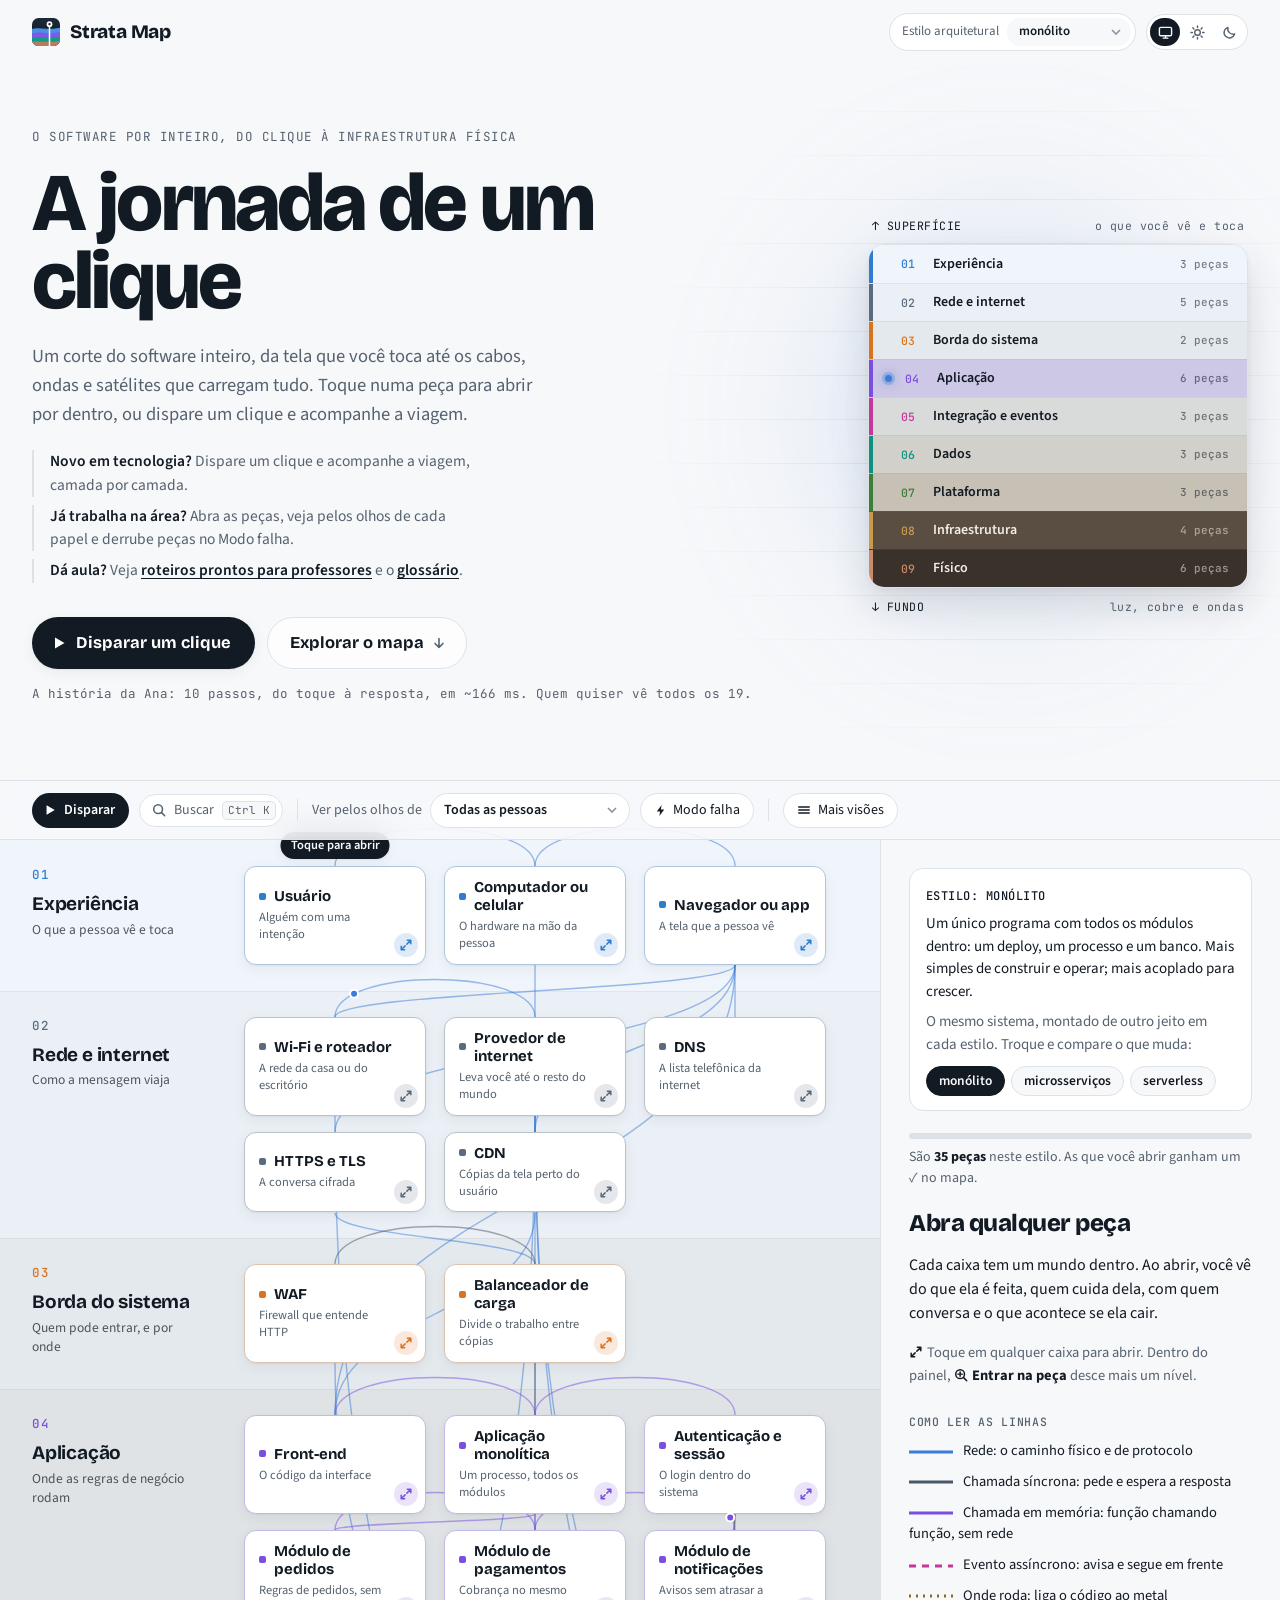
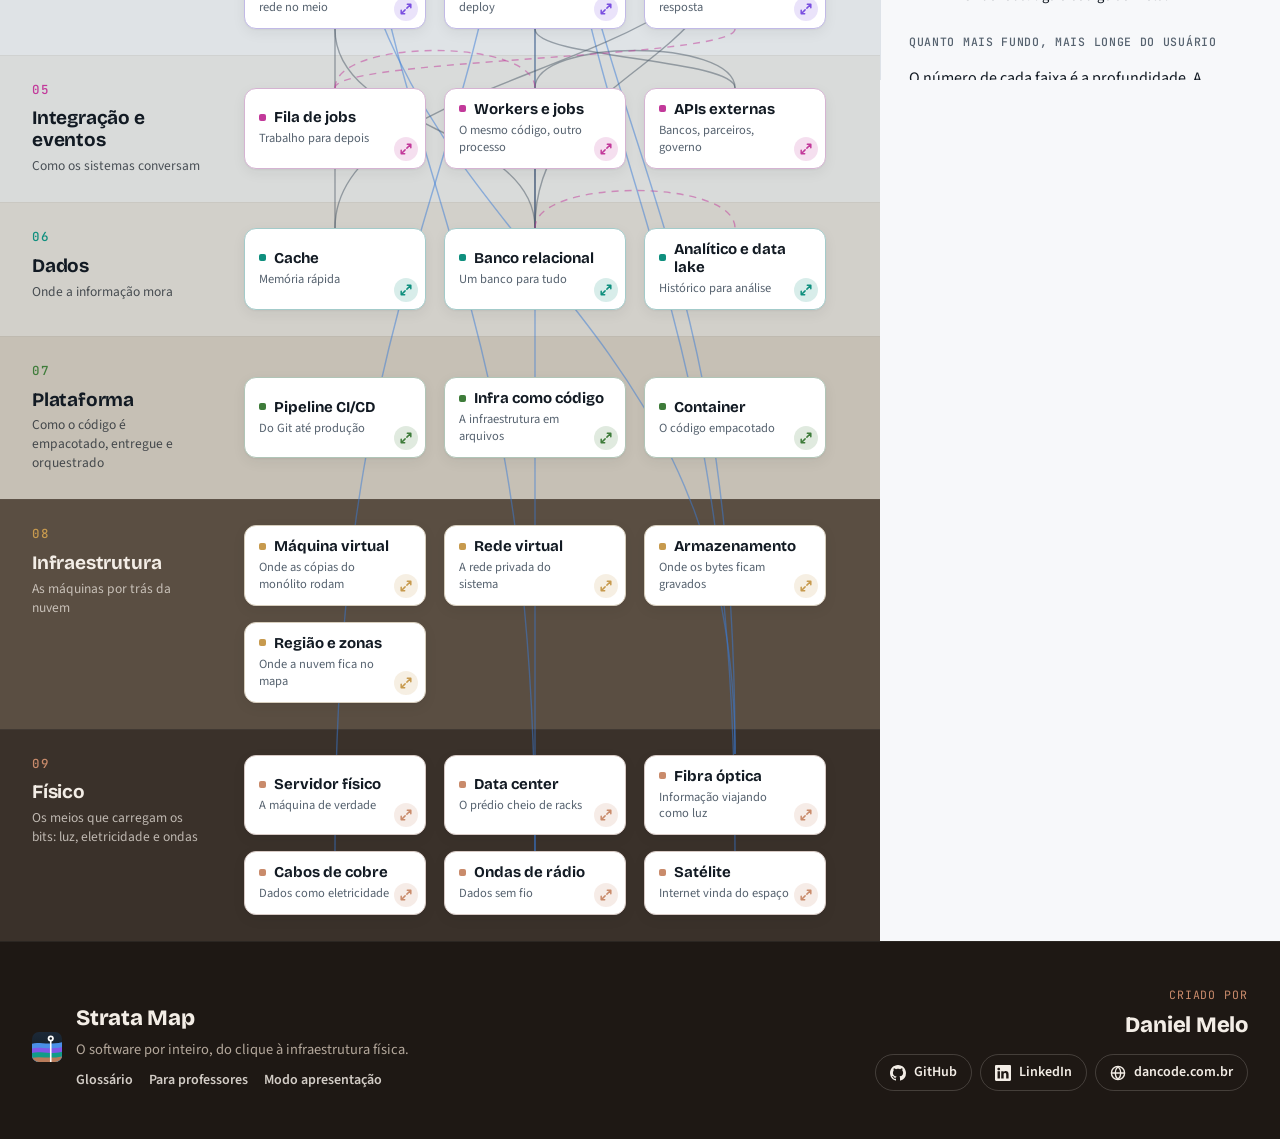
==== commit e6cfb89f: "fix: corrige a visão por papel combinada com a peça aberta - com uma peça aberta, ela e as vizinhas " ====
--- a/index.html
+++ b/index.html
@@ -32,7 +32,7 @@
 <link rel="preconnect" href="https://fonts.googleapis.com">
 <link rel="preconnect" href="https://fonts.gstatic.com" crossorigin>
 <link href="https://fonts.googleapis.com/css2?family=Bricolage+Grotesque:opsz,wght@12..96,500;12..96,700;12..96,800&family=JetBrains+Mono:wght@500&family=Source+Sans+3:wght@400;600&display=swap" rel="stylesheet">
-<link rel="stylesheet" href="assets/css/styles.css?v=d9b599b22f">
+<link rel="stylesheet" href="assets/css/styles.css?v=7ccd536cc5">
 </head>
 <body>
 <header class="top">
@@ -224,6 +224,6 @@
 <script src="assets/js/data/zoom.js?v=bf6a3f8425"></script>
 <script src="assets/js/failure.js?v=c225668f3c"></script>
 <script src="assets/js/search.js?v=a919bf47f3"></script>
-<script src="assets/js/app.js?v=0fae33822c"></script>
+<script src="assets/js/app.js?v=a4e3eb32a8"></script>
 </body>
 </html>
--- a/assets/css/styles.css
+++ b/assets/css/styles.css
@@ -202,6 +202,8 @@
 @keyframes rise{40%{transform:translateY(-5px)}}
 /* persona fora de foco vence o realce de eixo */
 .map .node.is-off{opacity:.18}
+/* a peça aberta nunca fica apagada, nem por um eixo ligado */
+.map .node.is-sel{opacity:1}
 
 /* wires */
 .wire{fill:none;stroke-width:1.4;opacity:.5;transition:opacity .2s, stroke-width .2s}
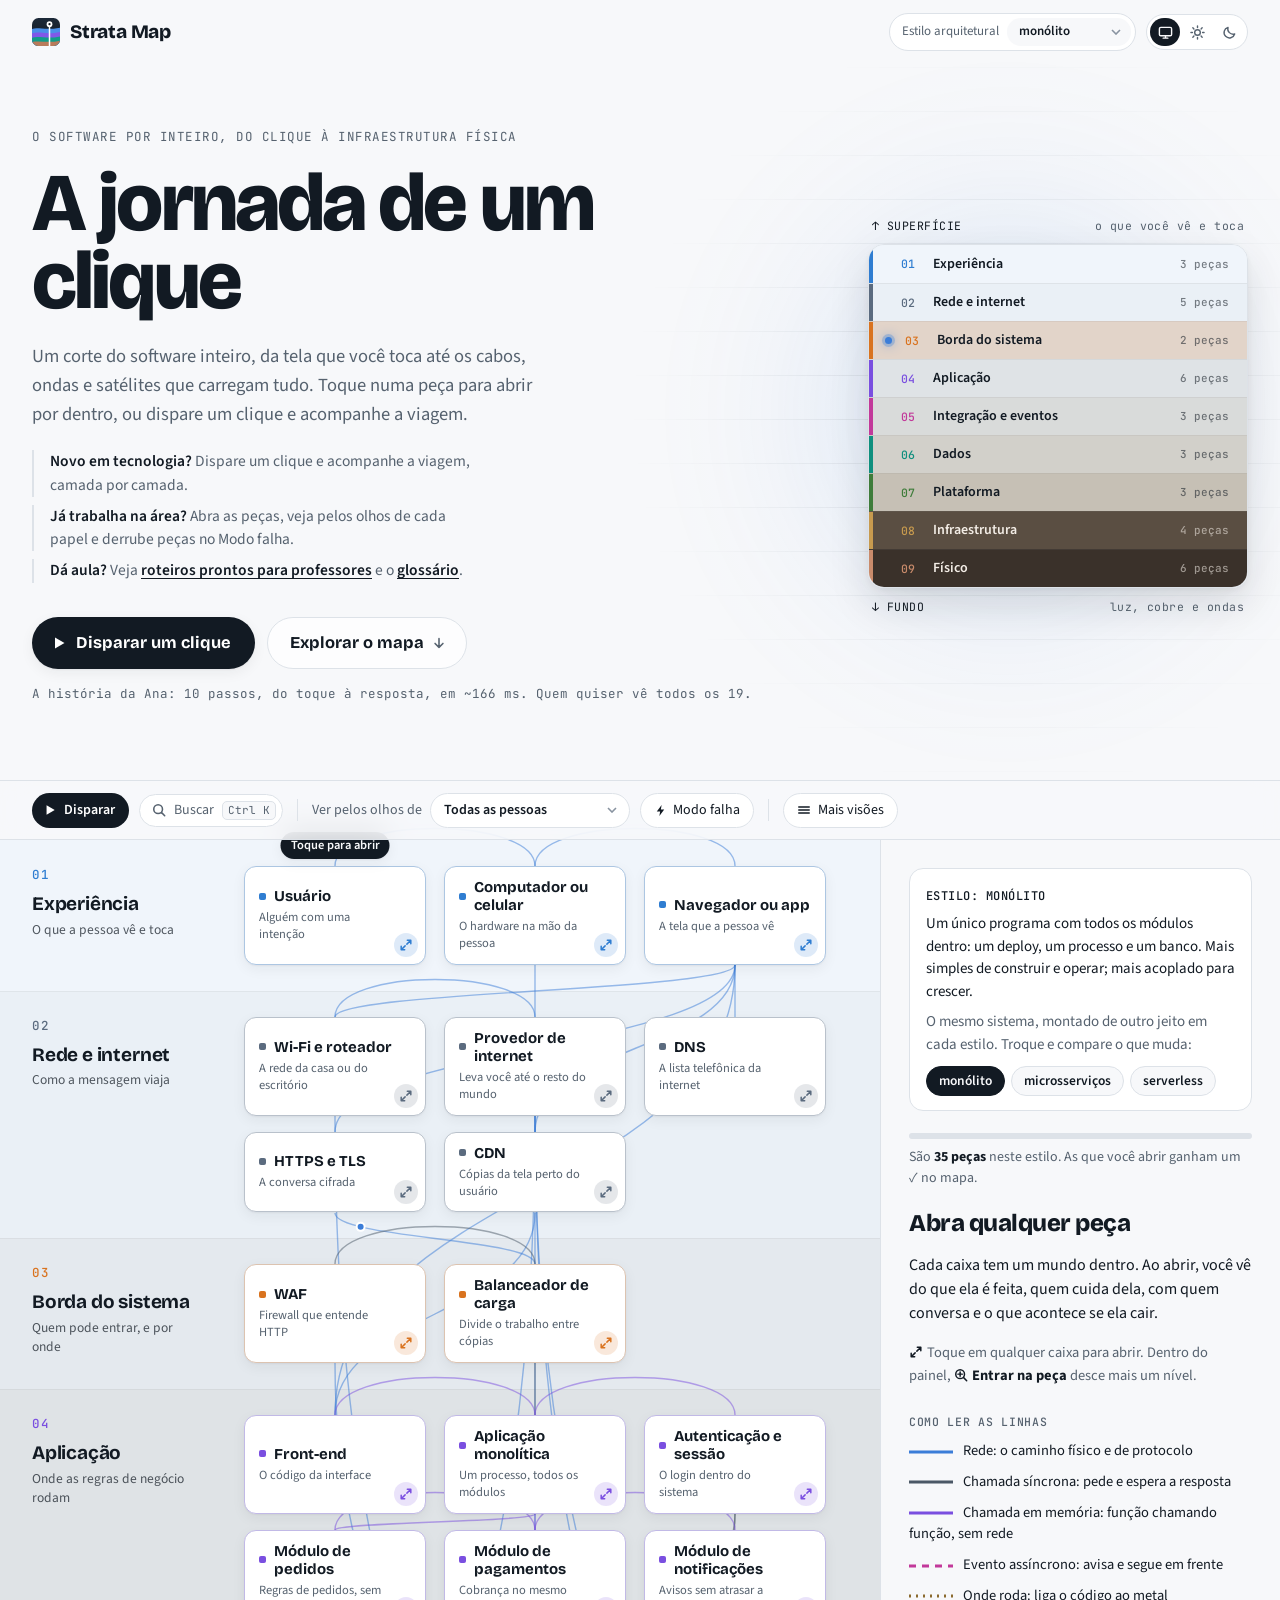
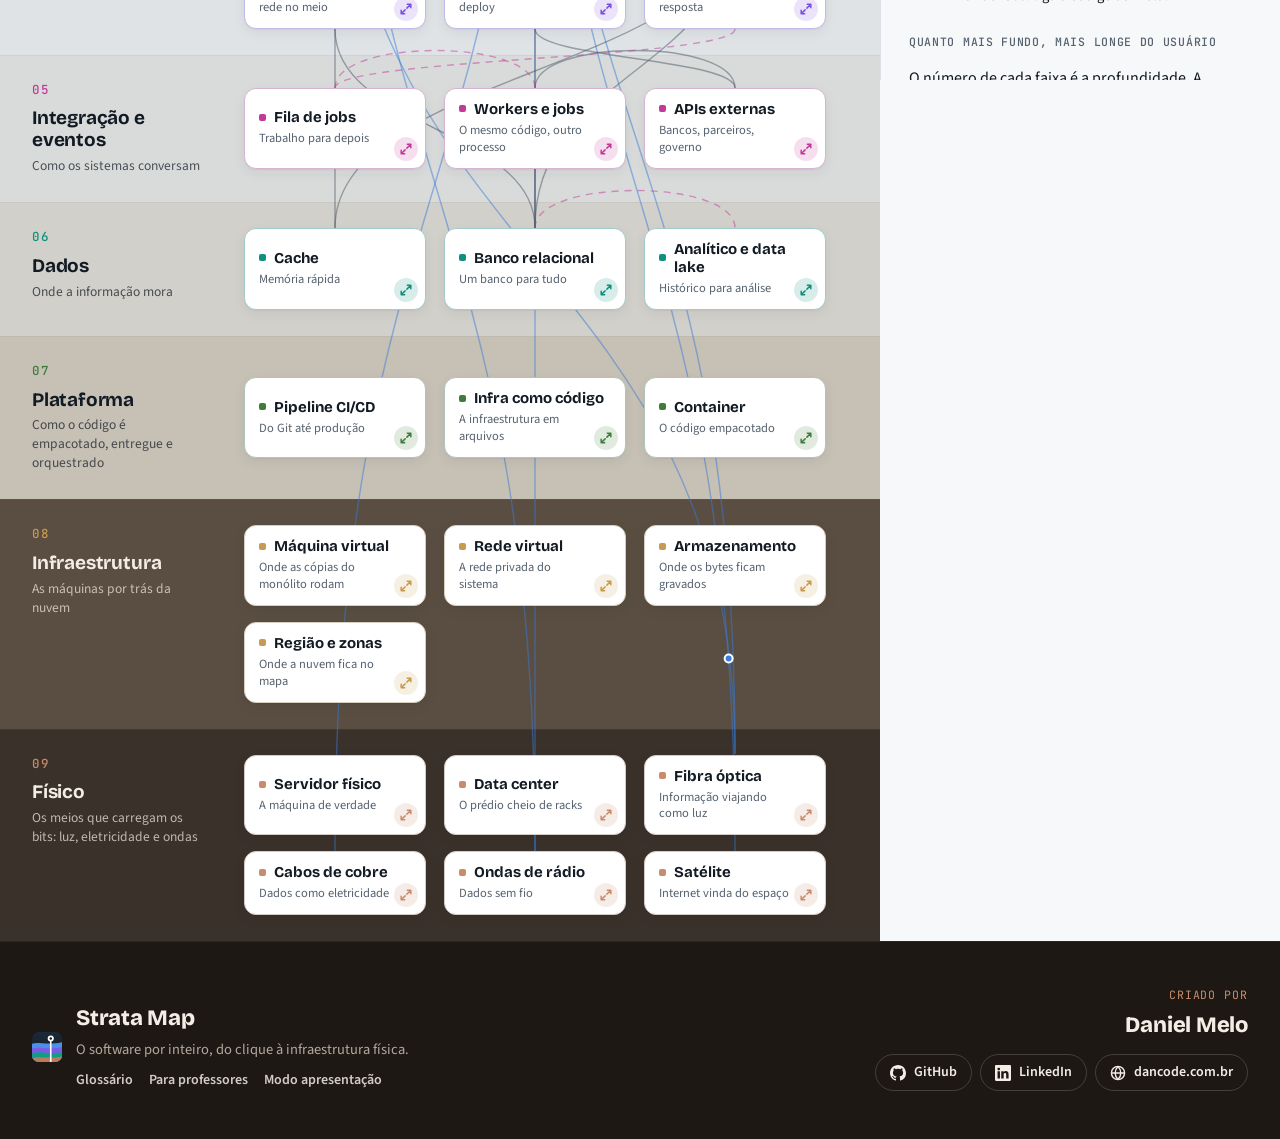
==== commit 29e89a41: "feat: revisa os papéis e adiciona Dev mobile, Suporte e FinOps - novos papéis: Dev mobile, Suporte t" ====
--- a/index.html
+++ b/index.html
@@ -215,10 +215,10 @@
   </div>
 </div>
 
-<script src="assets/js/data/base.js?v=44cd45266f"></script>
-<script src="assets/js/data/microsservicos.js?v=efcc399d62"></script>
-<script src="assets/js/data/monolito.js?v=cf55b222ba"></script>
-<script src="assets/js/data/serverless.js?v=3ce6bf5219"></script>
+<script src="assets/js/data/base.js?v=69e4c229a7"></script>
+<script src="assets/js/data/microsservicos.js?v=139daefa3a"></script>
+<script src="assets/js/data/monolito.js?v=afc5593a1d"></script>
+<script src="assets/js/data/serverless.js?v=27d499ef9e"></script>
 <script src="assets/js/data/niveis.js?v=fe9c1acd8f"></script>
 <script src="assets/js/data/glossario.js?v=4a5853db30"></script>
 <script src="assets/js/data/zoom.js?v=bf6a3f8425"></script>
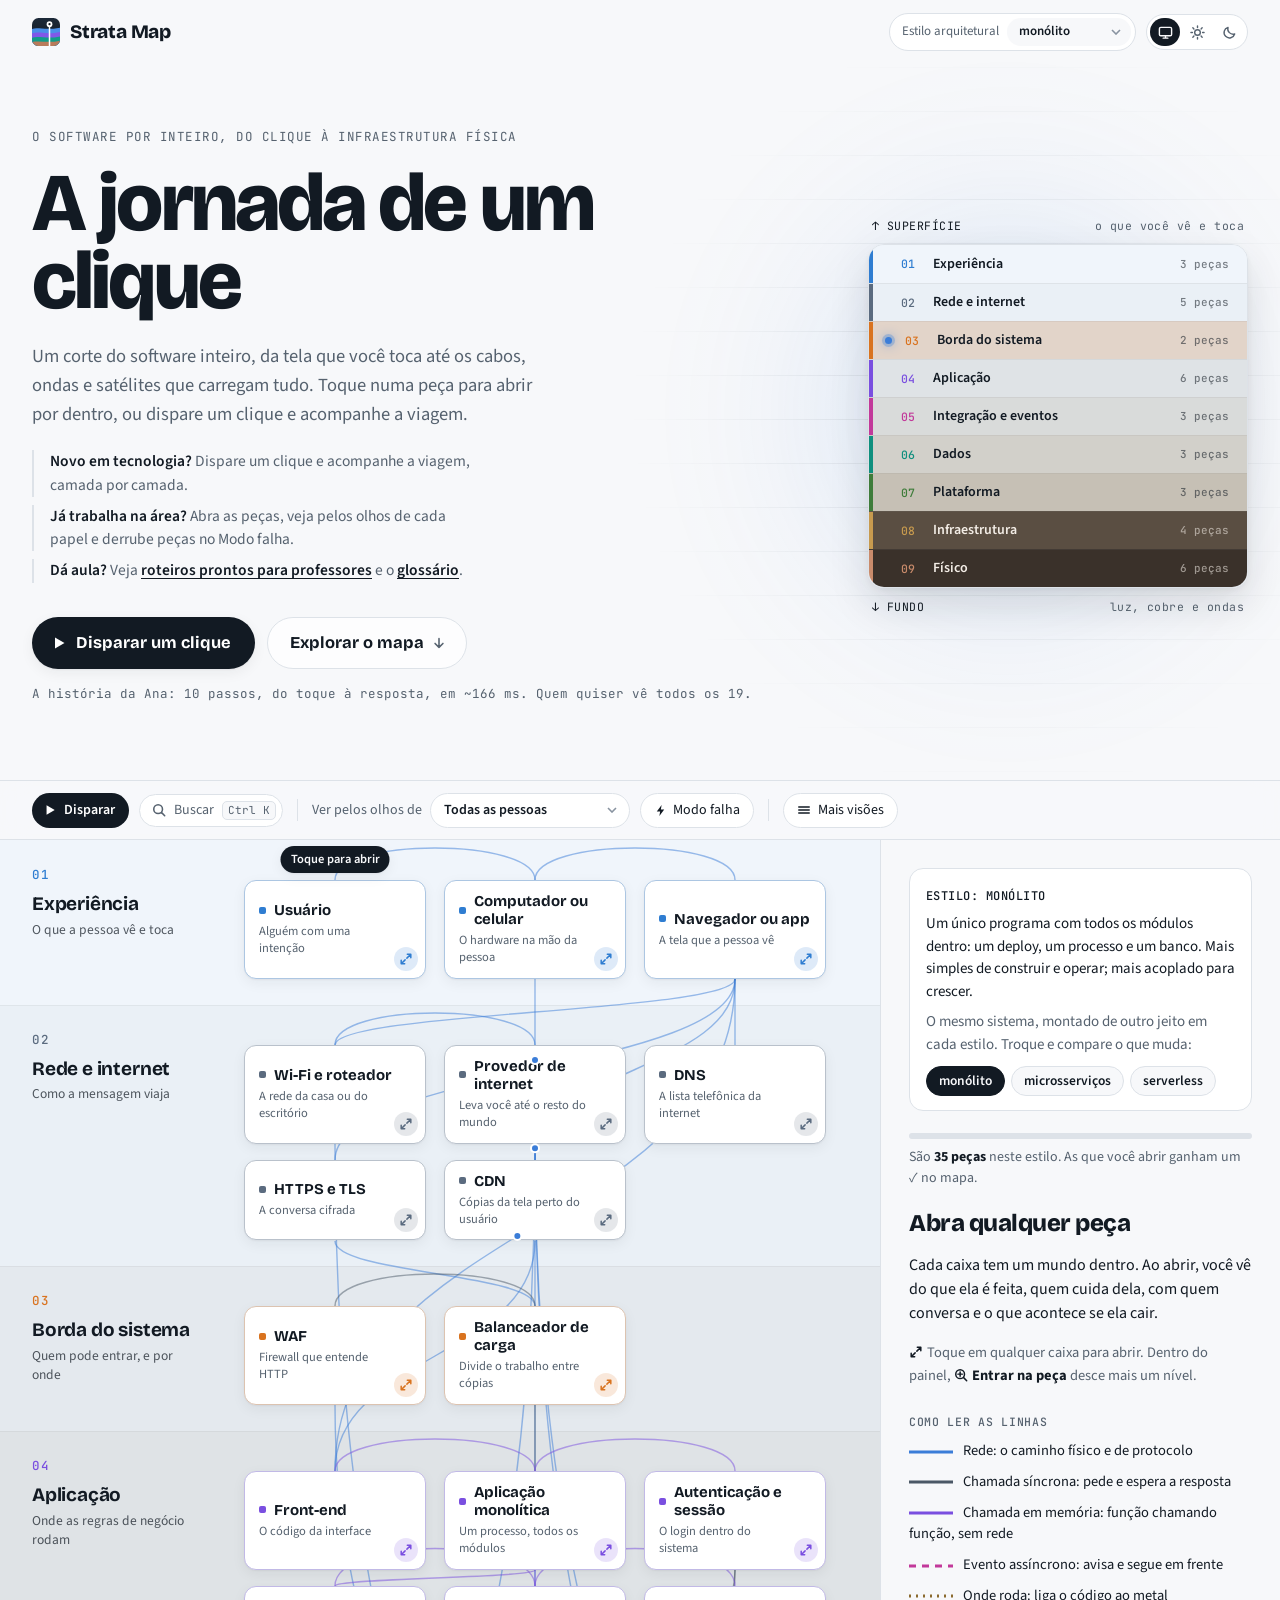
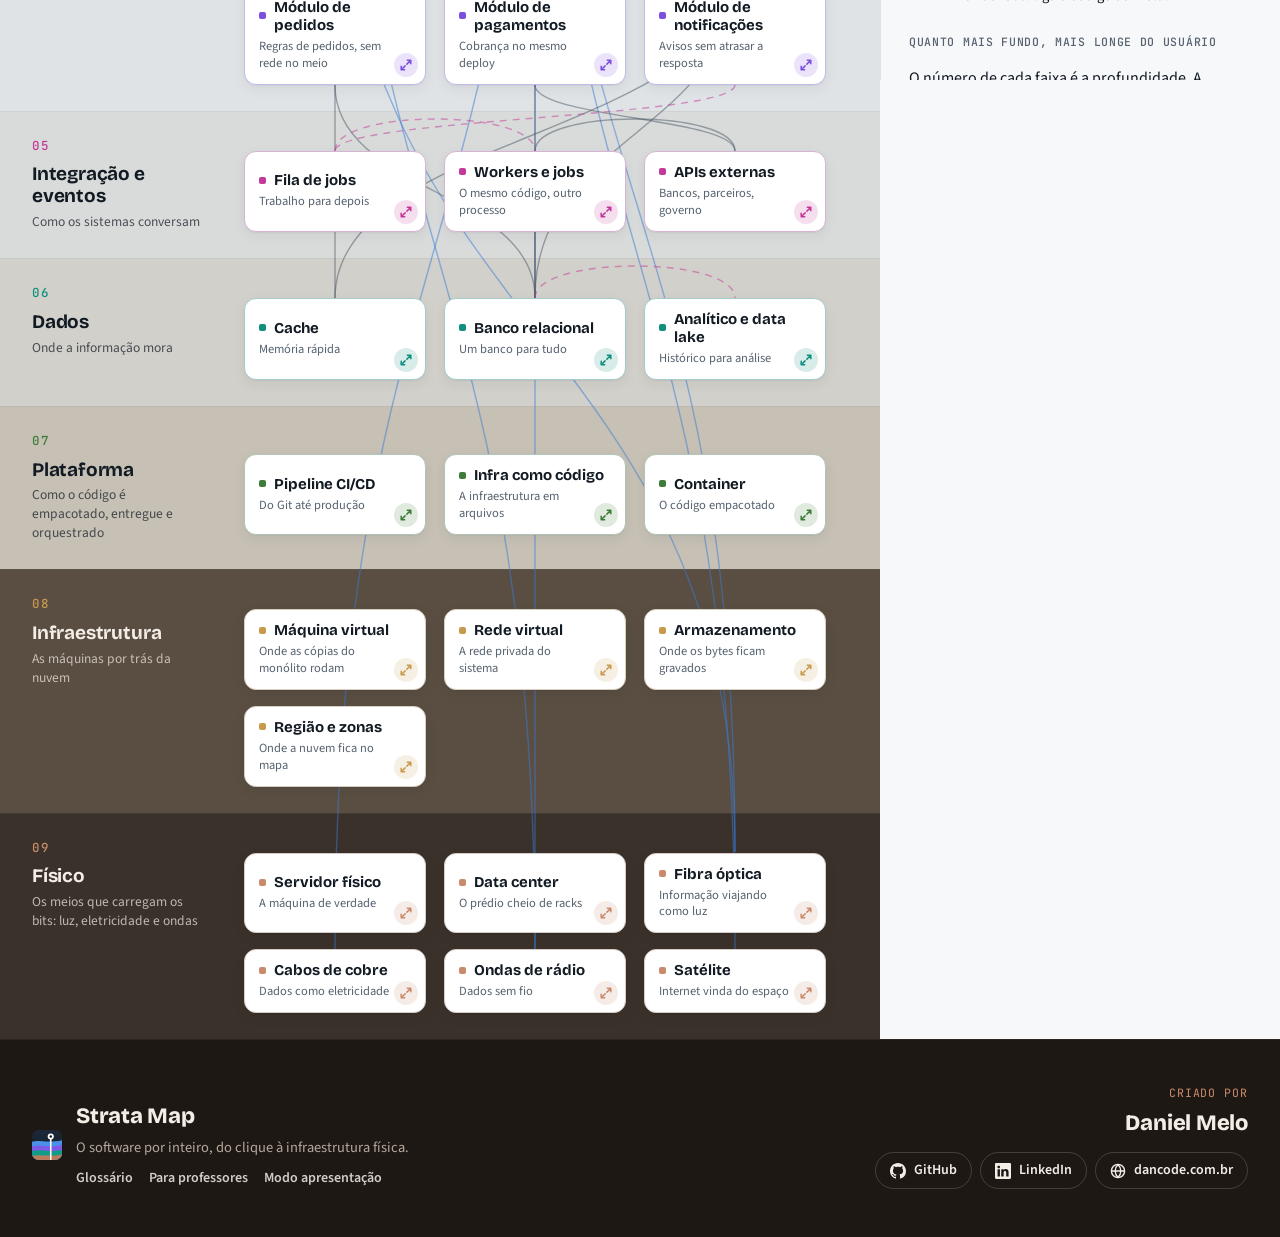
==== commit b8e65fcd: "fix: dá respiro às curvas entre peças da mesma fileira - mais espaço acima dos cards em todas as cam" ====
--- a/index.html
+++ b/index.html
@@ -32,7 +32,7 @@
 <link rel="preconnect" href="https://fonts.googleapis.com">
 <link rel="preconnect" href="https://fonts.gstatic.com" crossorigin>
 <link href="https://fonts.googleapis.com/css2?family=Bricolage+Grotesque:opsz,wght@12..96,500;12..96,700;12..96,800&family=JetBrains+Mono:wght@500&family=Source+Sans+3:wght@400;600&display=swap" rel="stylesheet">
-<link rel="stylesheet" href="assets/css/styles.css?v=7ccd536cc5">
+<link rel="stylesheet" href="assets/css/styles.css?v=a0b5c2f124">
 </head>
 <body>
 <header class="top">
@@ -224,6 +224,6 @@
 <script src="assets/js/data/zoom.js?v=bf6a3f8425"></script>
 <script src="assets/js/failure.js?v=c225668f3c"></script>
 <script src="assets/js/search.js?v=a919bf47f3"></script>
-<script src="assets/js/app.js?v=a4e3eb32a8"></script>
+<script src="assets/js/app.js?v=00de3189a5"></script>
 </body>
 </html>
--- a/assets/css/styles.css
+++ b/assets/css/styles.css
@@ -177,7 +177,8 @@
 .layer-head .depth{font-family:var(--mono);font-weight:500;font-size:12.5px;letter-spacing:.06em;color:var(--hue);display:block;margin-bottom:8px}
 .layer-head h2{font-family:var(--display);font-weight:700;font-size:19px;margin:0;line-height:1.15;letter-spacing:-.01em}
 .layer-head p{margin:6px 0 0;font-size:13.5px;opacity:.72;line-height:1.4}
-.nodes{display:flex;flex-wrap:wrap;gap:16px 18px;padding:26px 24px;align-content:center}
+/* respiro acima dos cards: é onde sobem as curvas entre peças da mesma fileira */
+.nodes{display:flex;flex-wrap:wrap;gap:16px 18px;padding:40px 24px 26px;align-content:center}
 
 .node{position:relative;z-index:2;background:var(--card);border:1px solid color-mix(in srgb,var(--hue) 28%,var(--line));border-radius:12px;padding:11px 14px 12px;width:182px;text-align:left;cursor:pointer;color:var(--ink);box-shadow:var(--shadow);scroll-margin:calc(var(--bar-h) + 16px);transition:opacity .2s, transform .2s, box-shadow .2s, border-color .2s}
 .node b{display:flex;align-items:center;gap:8px;font-family:var(--display);font-weight:700;font-size:15px;line-height:1.2}
